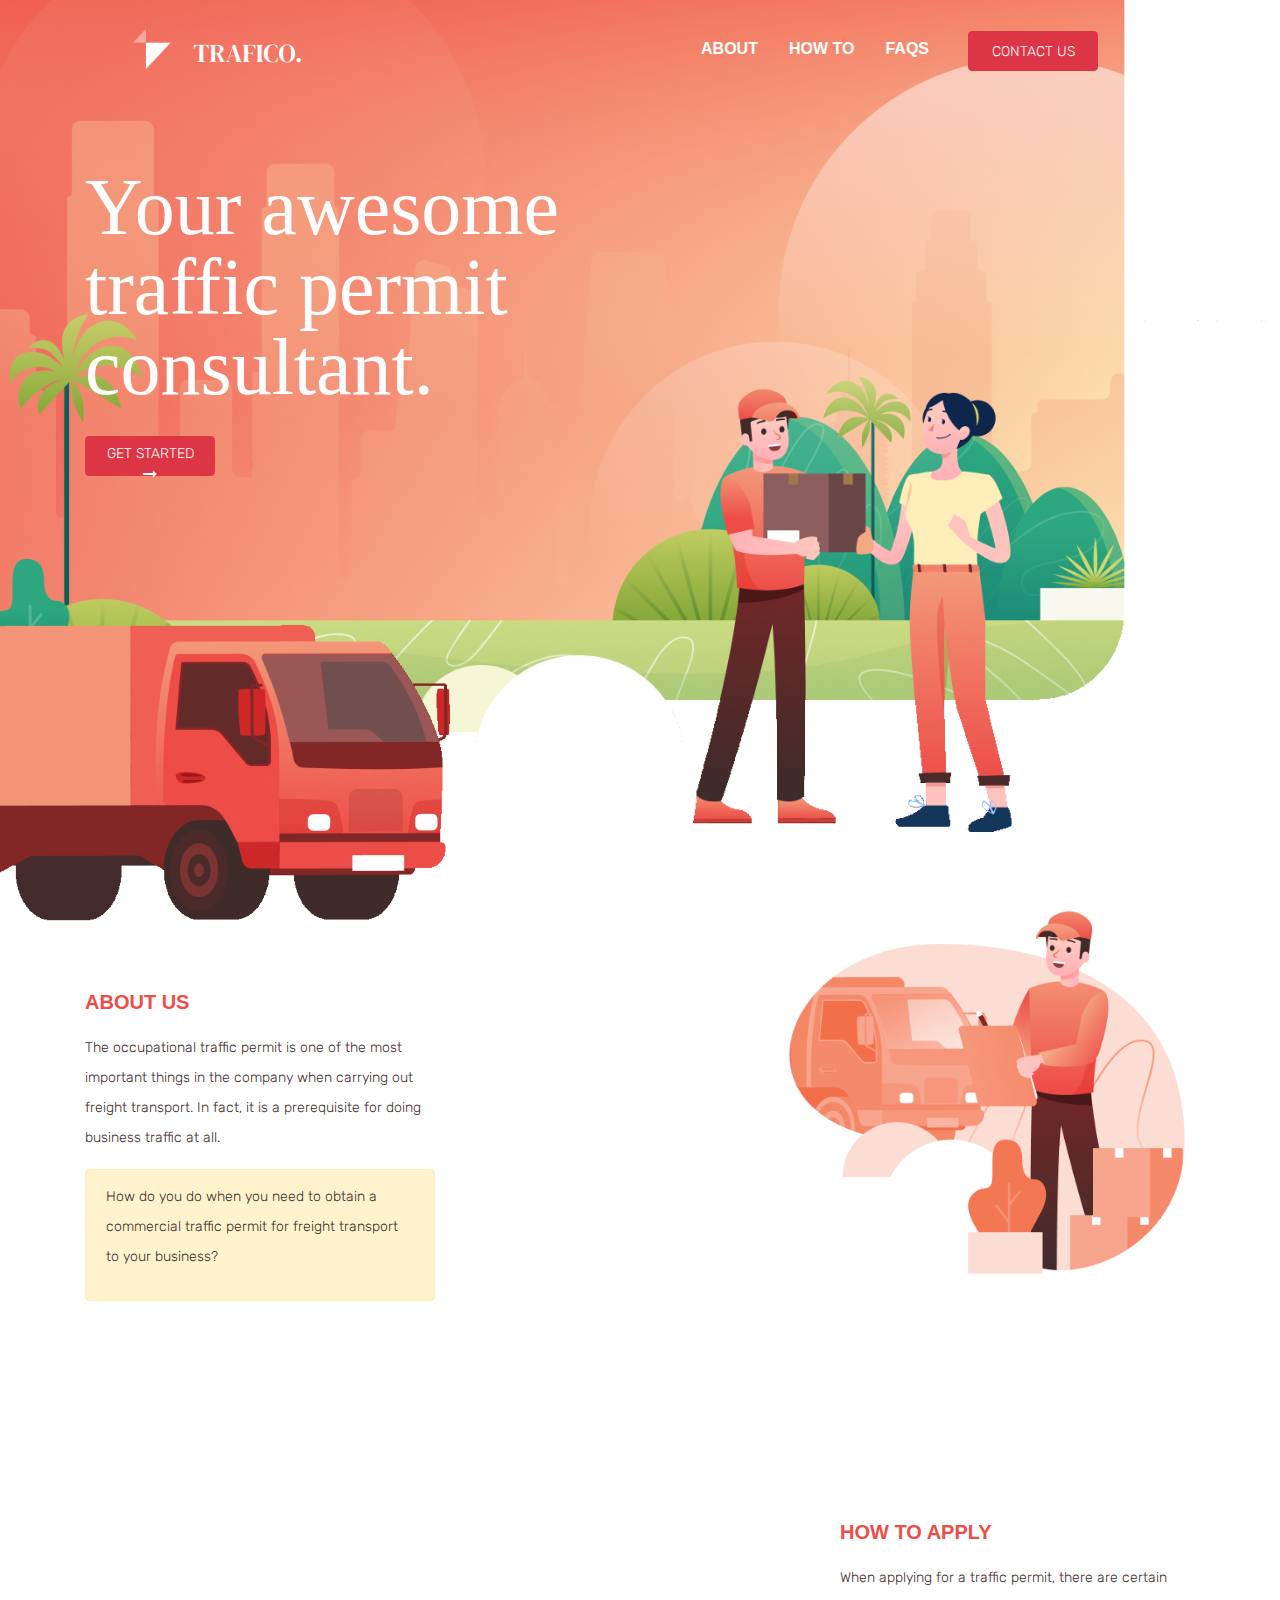
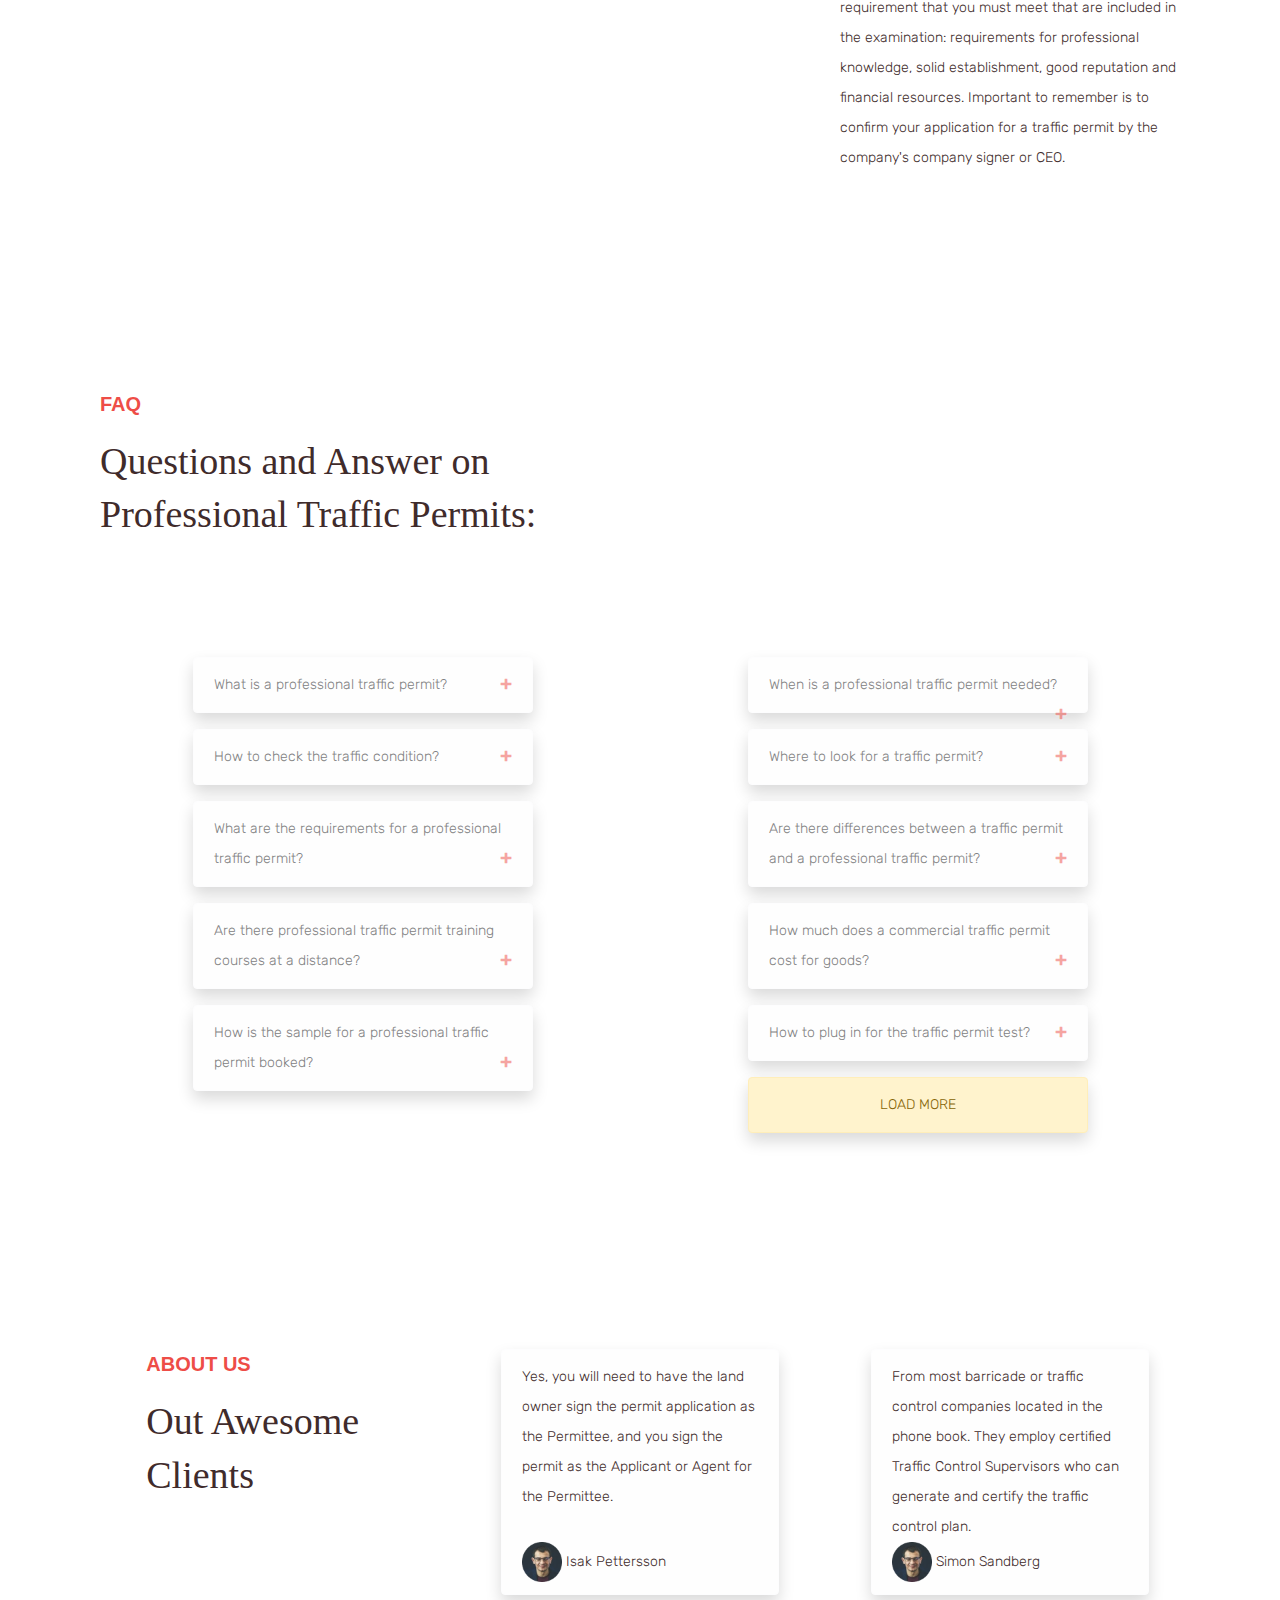
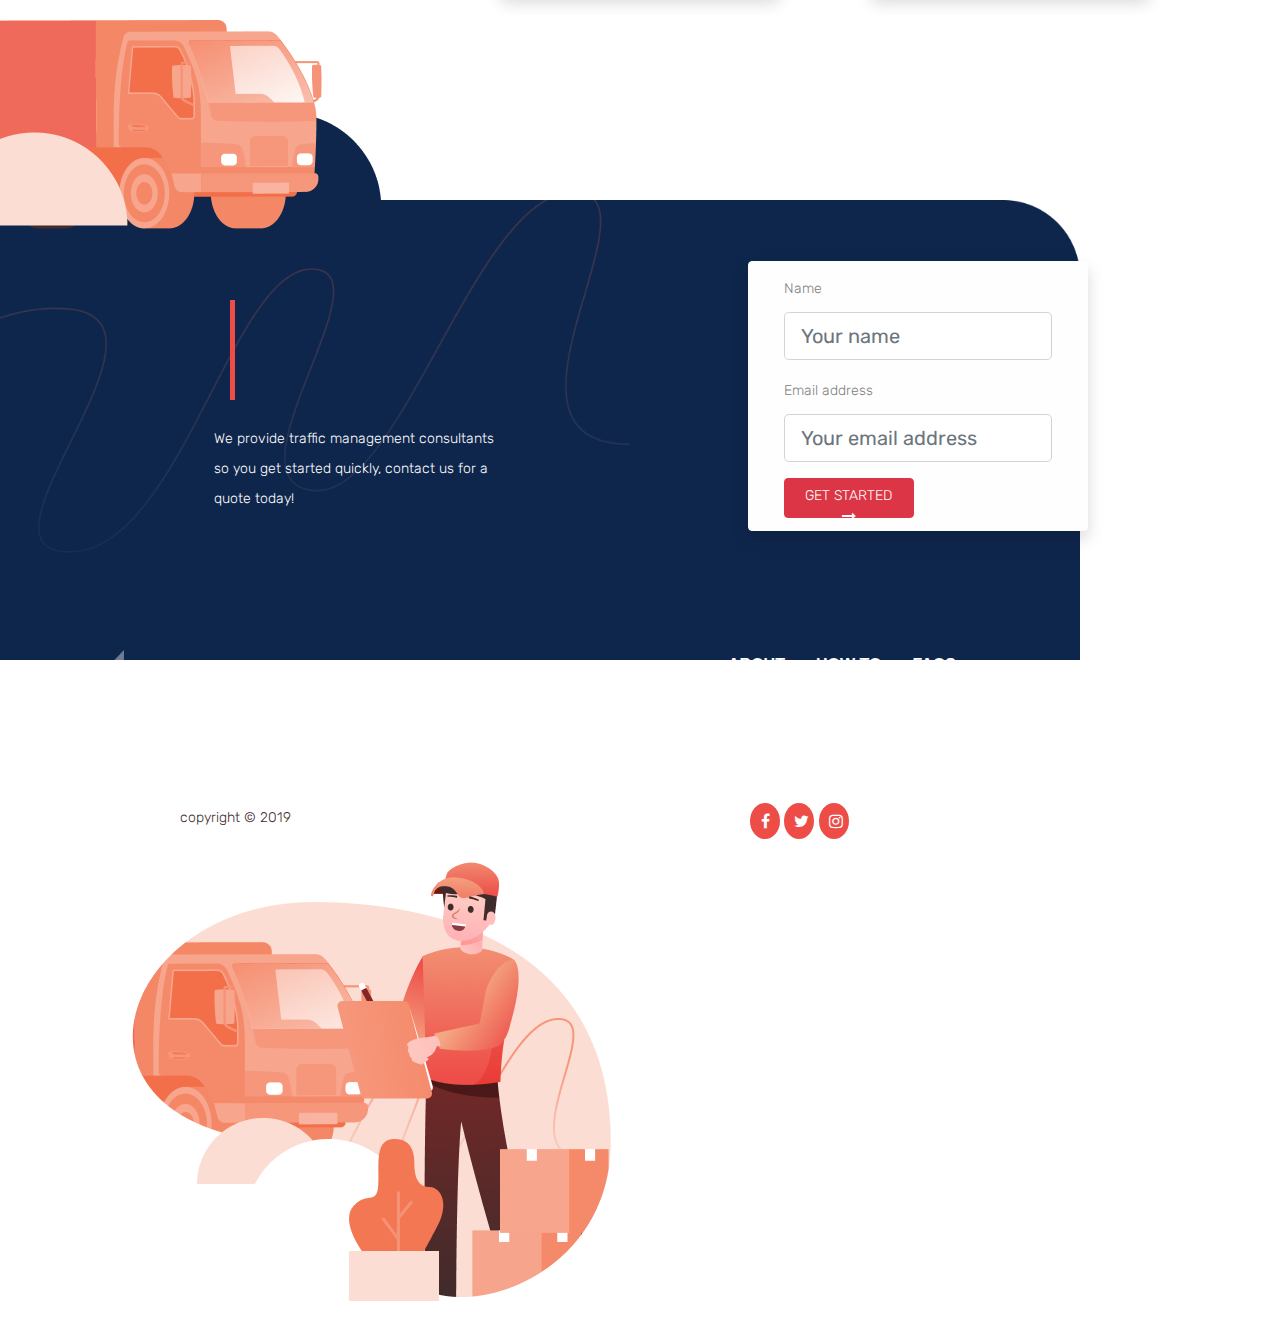
==== index.html @ 940a52a9 "Update index.html" ====
<!-- landing page dari : https://www.uistore.design/items/traffico-landing-page-for-figma -->
<!DOCTYPE html>
<html>
<head>
  <!-- Required meta tags -->
  <meta charset="utf-8">
  <meta name="viewport" content="width=device-width, initial-scale=1, shrink-to-fit=no">

  <!-- Bootstrap CSS -->
  <link rel="stylesheet" href="https://stackpath.bootstrapcdn.com/bootstrap/4.3.1/css/bootstrap.min.css"
    integrity="sha384-ggOyR0iXCbMQv3Xipma34MD+dH/1fQ784/j6cY/iJTQUOhcWr7x9JvoRxT2MZw1T" crossorigin="anonymous">

  <!-- My CSS -->
  <link rel="stylesheet" href="./assets/style/style.css">

  <!-- My Fonts -->
  <link href="https://fonts.googleapis.com/css?family=Rubik&display=swap" rel="stylesheet">

  <!-- My Icon -->
  <link rel="stylesheet" href="https://cdnjs.cloudflare.com/ajax/libs/font-awesome/4.7.0/css/font-awesome.min.css">
	
  <title>Trafico</title>
</head>
<body>
<!-- Images -->
	<div class="bg-1"></div>
	<div class="bg-2"></div>
	<div class="ilustrasi1"></div>
	<div class="ilustrasi2"></div>
	<div class="bg-6"></div>
	<div class="ilustrasi3"></div>
	<div class="bg-3"></div>
	<div class="bg-4"></div>
	<div class="bg-5"></div> 

<!-- Menu -->
	<div class="header">
		<nav class="navbar navbar-expand-lg navbar-light offset-md-1 menu">
	      <a class="navbar-brand" href="#"><div class="logo"></div></a>
	      <button class="navbar-toggler" type="button" data-toggle="collapse" data-target="#navbarNavDropdown"
	        aria-controls="navbarNavDropdown" aria-expanded="false" aria-label="Toggle navigation">
	        <span class="navbar-toggler-icon"></span>
	      </button>
	      <div class="collapse navbar-collapse justify-content-end" id="navbarNavDropdown" style="margin-top: 10px; margin-right: 100px;">
	        <ul class="navbar-nav">
	          <li class="nav-item">
	            <a class="nav-link" href="#"> <font style="color: white;"> ABOUT </font></a>
	          </li>
	          <li class="nav-item">
	            <a class="nav-link" href="#"> <font style="color: white;">HOW TO </font></a>
	          </li>
	          <li class="nav-item">
	            <a class="nav-link" href="#"> <font style="color: white;">FAQS </font></a>
	          </li>
	        </ul>
	        <a href="#" class="nav-link"><button class="btn btn-danger" style="margin-right: 50px; margin-top: 5px;">CONTACT US</button></a>
	      </div>
    	</nav>
	</div>
<!-- akhir menu -->

<!-- Judul -->
	<div class="container judul">
		<div class="row">
			<div class="col-md-6">
				Your awesome traffic permit consultant.
				<br>
				<button class="btn btn-danger">GET STARTED  <i class="fa fa-long-arrow-right"></i></button>
			</div>
		</div>
	</div>
<!-- akhir judul -->

<!-- content -->
	<div class="container jarak jarak-awal">
		<div class="row">
			<div class="col-md-4">
				<span><p>ABOUT US</p></span>
				<p class="font-isi">The occupational traffic permit is one of the most
          		important things in the company when carrying out
          		freight transport. In fact, it is a prerequisite for doing
          		business traffic at all.</p>
			
			<div class="alert alert-warning" role="alert">
				<p class="font-isi">
					How do you do when you need to obtain
            		a commercial traffic permit for freight
            		transport to your business?
				</p>
			</div>
		</div>
	</div>

	<div class="container jarak">
		<div class="row">
			<div class="col-md-4 offset-md-8">
				<span><p>HOW TO APPLY</p></span>
				<p class="font-isi">
					When applying for a traffic permit, there are certain
          			requirement that you must meet that are included in
         	 		the examination: requirements for professional
          			knowledge, solid establishment, good reputation and
          			financial resources. Important to remember is to confirm
          			your application for a traffic permit by the company's
          			company signer or CEO.
				</p>
			</div>
		</div>
	</div>

	<div class="container jarak">
		<div class="row">
			<div class="col-md-6">
				<span><p>FAQ</p></span>
				<p class="font-subjudul">Questions and Answer on Professional Traffic Permits:</p>
			</div>
		</div>
	</div>

	<div class="container jarak-faq">
		<div class="row justify-content-around">
			<div class="col-md-4 font-isi">
				<div class="alert alert-light text-left shadow">What is a professional traffic permit?
					<button type="button" class="close" data-dismiss="alert" aria-label="Close">
						<span>&plus;</span>
					</button>
				</div>
				<div class="alert alert-light text-left shadow">How to check the traffic condition? 
					<button type="button" class="close" data-dismiss="alert" aria-label="Close">
						<span>&plus;</span>
					</button>
				</div>
				<div class="alert alert-light text-left shadow">What are the requirements for a professional traffic permit? 
					<button type="button" class="close" data-dismiss="alert" aria-label="Close">
						<span>&plus;</span>
					</button>
				</div>
				<div class="alert alert-light text-left shadow">Are there professional traffic permit training courses at a distance? 
					<button type="button" class="close" data-dismiss="alert" aria-label="Close">
						<span>&plus;</span>
					</button>
				</div>
				<div class="alert alert-light text-left shadow">How is the sample for a professional traffic permit booked? 
					<button type="button" class="close" data-dismiss="alert" aria-label="Close">
						<span>&plus;</span>
					</button>
				</div>
			</div>
			<div class="col-md-4 font-isi">
				<div class="alert alert-light text-left shadow">When is a professional traffic permit needed? 
					<button type="button" class="close" data-dismiss="alert" aria-label="Close">
						<span>&plus;</span>
					</button>
				</div>
				<div class="alert alert-light text-left shadow">Where to look for a traffic permit? 
					<button type="button" class="close" data-dismiss="alert" aria-label="Close">
						<span>&plus;</span>
					</button>
				</div>
				<div class="alert alert-light text-left shadow">Are there differences between a traffic permit and a professional traffic permit? 
					<button type="button" class="close" data-dismiss="alert" aria-label="Close">
						<span>&plus;</span>
					</button>
				</div>
				<div class="alert alert-light text-left shadow">How much does a commercial traffic permit cost for goods? 
					<button type="button" class="close" data-dismiss="alert" aria-label="Close">
						<span>&plus;</span>
					</button>
				</div>
				<div class="alert alert-light text-left shadow">How to plug in for the traffic permit test? 
					<button type="button" class="close" data-dismiss="alert" aria-label="Close">
						<span>&plus;</span>
					</button>
				</div>
				<div class="alert alert-warning text-center shadow">LOAD MORE</div>
			</div>
		</div>
	</div>

	<div class="container jarak">
		<div class="row justify-content-around">
			<div class="col-md-3">
				<span><p>ABOUT US</p></span>
				<p class="font-subjudul">Out Awesome Clients</p>
			</div>
			<div class="alert alert-light shadow col-md-3 font-isi">
				Yes, you will need to have the land owner sign the permit application as the Permittee, and you sign the permit as the Applicant or Agent for the Permittee. <br><br> <img src="./assets/images/poto.png" style="width: 40px; height: 40px;"> Isak Pettersson
			</div>
			<div class="alert alert-light shadow col-md-3 font-isi">
				From most barricade or traffic control companies located in the phone book. They employ certified Traffic Control Supervisors who can generate and certify the traffic control plan. <br> <img src="./assets/images/poto.png" style="width: 40px; height: 40px;"> Simon Sandberg
			</div>
		</div>
	</div>

	<div class="container jarak">
		<div class="row justify-content-around font-isi">

			<div class="col-md-4">
				<div class="alert jarak-alert" style="color: white;">
					We provide traffic management consultants so you get started quickly, contact us for a quote today!
				</div>				
			</div>

			<div class="garis"></div>

			<div class="col-md-4 jarak-alert2">
				<div class="alert alert-light shadow">
					<form>
						<div class="form-group col-md-12">
		            		<label>Name</label> <br>
		            		<input type="text" name="nama" class="form-control form-control-lg" placeholder="Your name">
	          			</div>
	          			<div class="form-group col-md-12">
		            		<label for="exampleInputEmail">Email address</label>
		            		<input type="email" name="email" class="form-control form-control-lg" placeholder="Your email address">
	          			</div>
	          			<div class="col-md-4">
	          				<button type="submit" class="btn btn-danger">GET STARTED  <i class="fa fa-long-arrow-right"></i></button>
	          			</div>
					</form>
				</div>
			</div>
			
		</div>
	</div>
<!-- akhir content -->

<!-- footer -->
	<div class="footer jarak-foot">
		<nav class="navbar navbar-expand-lg navbar-light menu">
	      <a class="navbar-brand" href="#"><div class="logo"></div></a>
	      <button class="navbar-toggler" type="button" data-toggle="collapse" data-target="#navbarNavDropdown"
	        aria-controls="navbarNavDropdown" aria-expanded="false" aria-label="Toggle navigation">
	        <span class="navbar-toggler-icon"></span>
	      </button>
	      <div class="collapse navbar-collapse justify-content-end" id="navbarNavDropdown" style="margin-right: 200px;">
	        <ul class="navbar-nav">
	          <li class="nav-item">
	            <a class="nav-link" href="#"> <font style="color: white;">ABOUT </font></a>
	          </li>
	          <li class="nav-item">
	            <a class="nav-link" href="#"> <font style="color: white;">HOW TO </font></a>
	          </li>
	          <li class="nav-item">
	            <a class="nav-link" href="#"> <font style="color: white;">FAQS </font></a>
	          </li>
	        </ul>
	      </div>
    	</nav>

    	<div class="row justify-content-around jarak-foot2">
    		<div class="col-md-4 font-isi">
    			<p>copyright &copy 2019</p>
    		</div>
    		<div class="col-md-4">
    			<i class="fa fa-facebook"></i>
    			<i class="fa fa-twitter"></i>
    			<i class="fa fa-instagram"></i>
    		</div>
    	</div>
	</div>
<img src="./assets/images/Illustration1.png">
<!-- akhir footer -->

    <!-- Optional JavaScript -->
    <!-- jQuery first, then Popper.js, then Bootstrap JS -->
    <script src="https://code.jquery.com/jquery-3.3.1.slim.min.js"
    integrity="sha384-q8i/X+965DzO0rT7abK41JStQIAqVgRVzpbzo5smXKp4YfRvH+8abtTE1Pi6jizo" crossorigin="anonymous">
    </script>
    <script src="https://cdnjs.cloudflare.com/ajax/libs/popper.js/1.14.7/umd/popper.min.js"
    integrity="sha384-UO2eT0CpHqdSJQ6hJty5KVphtPhzWj9WO1clHTMGa3JDZwrnQq4sF86dIHNDz0W1" crossorigin="anonymous">
    </script>
    <script src="https://stackpath.bootstrapcdn.com/bootstrap/4.3.1/js/bootstrap.min.js"
    integrity="sha384-JjSmVgyd0p3pXB1rRibZUAYoIIy6OrQ6VrjIEaFf/nJGzIxFDsf4x0xIM+B07jRM" crossorigin="anonymous">
    </script>
    
</body>
</html>
---- assets/style/style.css ----
html {
	position: relative;
}

/* versi mobile */
/* menu */
.menu li {
  margin-right: 15px;
  font-size: 16px;
  font-weight: bold;
}

/* logo */
.logo {
	background-image: url(../images/logo.png);
	margin-top: 10px;
	margin-left: 50px;
	width: 170px;
	height: 40px;
	background-size: 100%;
}

/* judul awal */
.judul {
	font-family: 'DM Serif Display';
	font-size: 60px;
	color: white;
	line-height: 60px;
	margin-top: 50px;
}

/* judul content */
span {
	font-size: 18px;
	font-weight: bold;
	color: #EE4D47;
}

/* subjudul content */
.font-subjudul {
	font-family: DM Serif Display;
	font-size: 28px;
	font-style: normal;
	line-height: 140%;
	color: #402B2B;
}

/* jarak */
.jarak {
	margin-top: 100px;
}

.jarak-awal {
	margin-top: 100px;
}

.jarak-foot2 {
	margin-top: 50px;
}

/* button */
.btn {
	height: 30px;
	width: 120px;

	font-family: Rubik;
	font-size: 12px;
	font-style: normal;
	font-weight: 300;
}

/* background */
.bg-1 {
	background-image: url(../images/scene.png);
	background-repeat: no-repeat;
	position: absolute;
	height: 450px;
	width: 750px;
	background-size: 100%;
}

.bg-3 {
	background-image: url(../images/BG.png);
	background-repeat: no-repeat;
	position: absolute;
	height: 600px;
	width: 800px;
	margin-top: 2150px;
	background-size: 100%;
}

.bg-6 {
	background-image: url(../images/Illustration3-1.png);
	position: absolute;
	width: 550px;
	height: 700px;
	margin-left: 200px;
	margin-top: 950px;
	background-size: 100%;
}

/* sosmed icon */
.fa-facebook {
	padding: 10px;
	font-size: 30px;
	width: 30px;
	text-align: center;
	text-decoration: none;
	border-radius: 50%;
	background-color: #EE4D47;
	color: white;
}

.fa-twitter {
	padding: 10px;
	font-size: 30px;
	width: 30px;
	text-align: center;
	text-decoration: none;
	border-radius: 50%;
	background-color: #EE4D47;
	color: white;
}

.fa-instagram {
	padding: 10px;
	font-size: 30px;
	width: 30px;
	text-align: center;
	text-decoration: none;
	border-radius: 50%;
	background-color: #EE4D47;
	color: white;
}

/* Versi Desktop */
@media only screen and (min-width: 1200px){
	/* menu */
	.menu li:last child {
		margin-right: 200px;
	}

	/* logo */
	.logo {
		background-image: url(../images/logo.png);
		margin-top: 10px;
		margin-left: 10px;
		width: 170px;
		height: 40px;
		background-size: 100%;
	}

	/* judul awal */
	.judul {
		font-family: 'DM Serif Display';
		font-size: 80px;
		color: white;
		line-height: 80px;
		margin-top: 80px;
	}

	/* judul content */
	span {
		font-size: 20px;
		font-weight: bold;
		color: #EE4D47;
	}

	/* subjudul content */
	.font-subjudul {
		font-family: DM Serif Display;
		font-size: 38px;
		font-style: normal;
		line-height: 140%;
		color: #402B2B;
	}

	/* isi content */
	.font-isi {
		font-family: Rubik;
		font-style: normal;
		font-weight: 300;
		font-size: 14px;
		line-height: 30px;
		color: #402B2B;
	}

	/* button */
	.btn {
		height: 40px;
		width: 130px;

		font-family: Rubik;
		font-size: 14px;
		font-style: normal;
		font-weight: 300;
	}

	/* dekorasi */
	.garis {
		position: absolute;
		width: 5px;
		height: 100px;
		left: 230px;
		top: 3500px;

		background: #EE4D47;
	}

	/* jarak */
	.jarak {
		margin-top: 200px;
	}

	.jarak-awal {
		margin-top: 500px;
	}

	.jarak-faq {
		margin-top: 100px;
	}

	.jarak-alert {
		margin-top: 200px;
	}

	.jarak-alert2 {
		margin-top: 50px;
	}

	.jarak-foot {
		margin-top: 80px;
	}

	.jarak-foot2 {
		margin-top: 100px;
	}

	/* ilustrasi */
	.ilustrasi1{
		background-image: url(../images/Illustration1.png);
		position: absolute;
		width: 476px;
		height: 380px;
		top: 900px;
		left: 750px;
		background-size: 100%;
	}

	.ilustrasi2{
		background-image: url(../images/Illustration2.png);
		position: absolute;
		width: 521px; 
		height: 479px; 
		margin-top: 1400px;
		margin-left: 100px;
		background-size: 90%;
	}

	.ilustrasi3{
		background-image: url(../images/Illustration3.png);
		position: absolute; 
		width: 508px; 
		height: 320px;
		margin-left: 700px; 
		margin-top: 1900px; 
		background-size: 100%;
	}

	/* background */
	.bg-1 {
		background-image: url(../images/scene.png);
		background-repeat: no-repeat;
		position: absolute;
		height: 900px;
		width: 1400px;
		background-size: 100%;
	}

	.bg-2 {
		background-image: url(../images/mobel.png);
		background-repeat: no-repeat;
		position: absolute;
		height: 325px;
		width: 500px;
		margin-top: 625px;
		background-size: 90%;
	}

	.bg-3 {
		background-image: url(../images/BG.png);
		background-repeat: no-repeat;
		position: absolute;
		height: 460px;
		width: 1200px;
		margin-top: 3400px;
		background-size: 90%;
	}

	.bg-4 {
		background-image: url(../images/mobell.png);
		background-repeat: no-repeat;
		position: absolute;
		height: 209px;
		width: 382px;
		margin-top: 3220px;
		background-size: 100%;
	}

	.bg-5 {
		background-image: url(../images/dekor.png);
		background-repeat: no-repeat;
		position: absolute;
		height: 460px;
		width: 1200px;
		margin-top: 3400px;
		background-size: 90%;
	}

	.bg-6 {
		background-image: url(../images/Illustration3-1.png);
		position: absolute;
		width: 950px;
		height: 900px;
		margin-left: 400px;
		margin-top: 1800px;
		background-size: 100%;
	}

	/* sosmed icon */
	.fa-facebook {
		padding: 10px;
		font-size: 30px;
		width: 30px;
		text-align: center;
		text-decoration: none;
		border-radius: 50%;
		background-color: #EE4D47;
		color: white;
	}

	.fa-twitter {
		padding: 10px;
		font-size: 30px;
		width: 30px;
		text-align: center;
		text-decoration: none;
		border-radius: 50%;
		background-color: #EE4D47;
		color: white;
	}

	.fa-instagram {
		padding: 10px;
		font-size: 30px;
		width: 30px;
		text-align: center;
		text-decoration: none;
		border-radius: 50%;
		background-color: #EE4D47;
		color: white;
	}
}
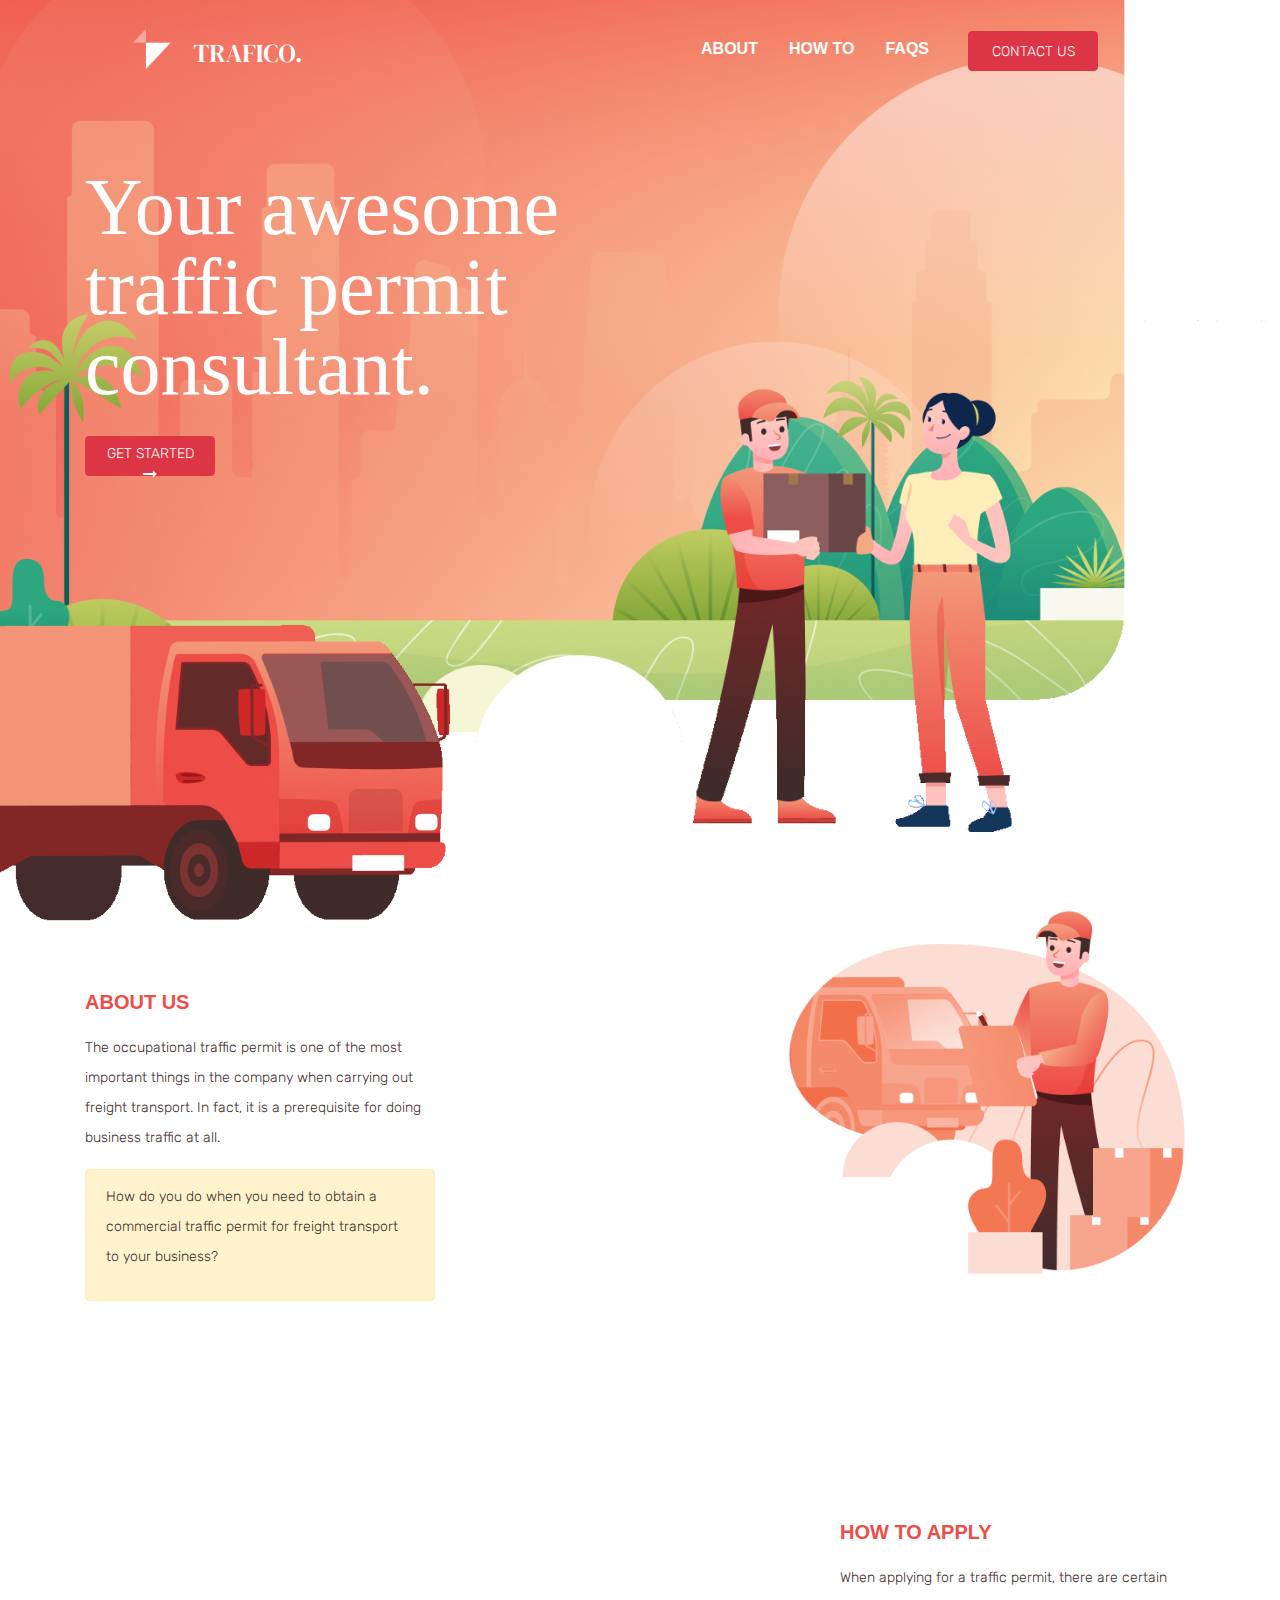
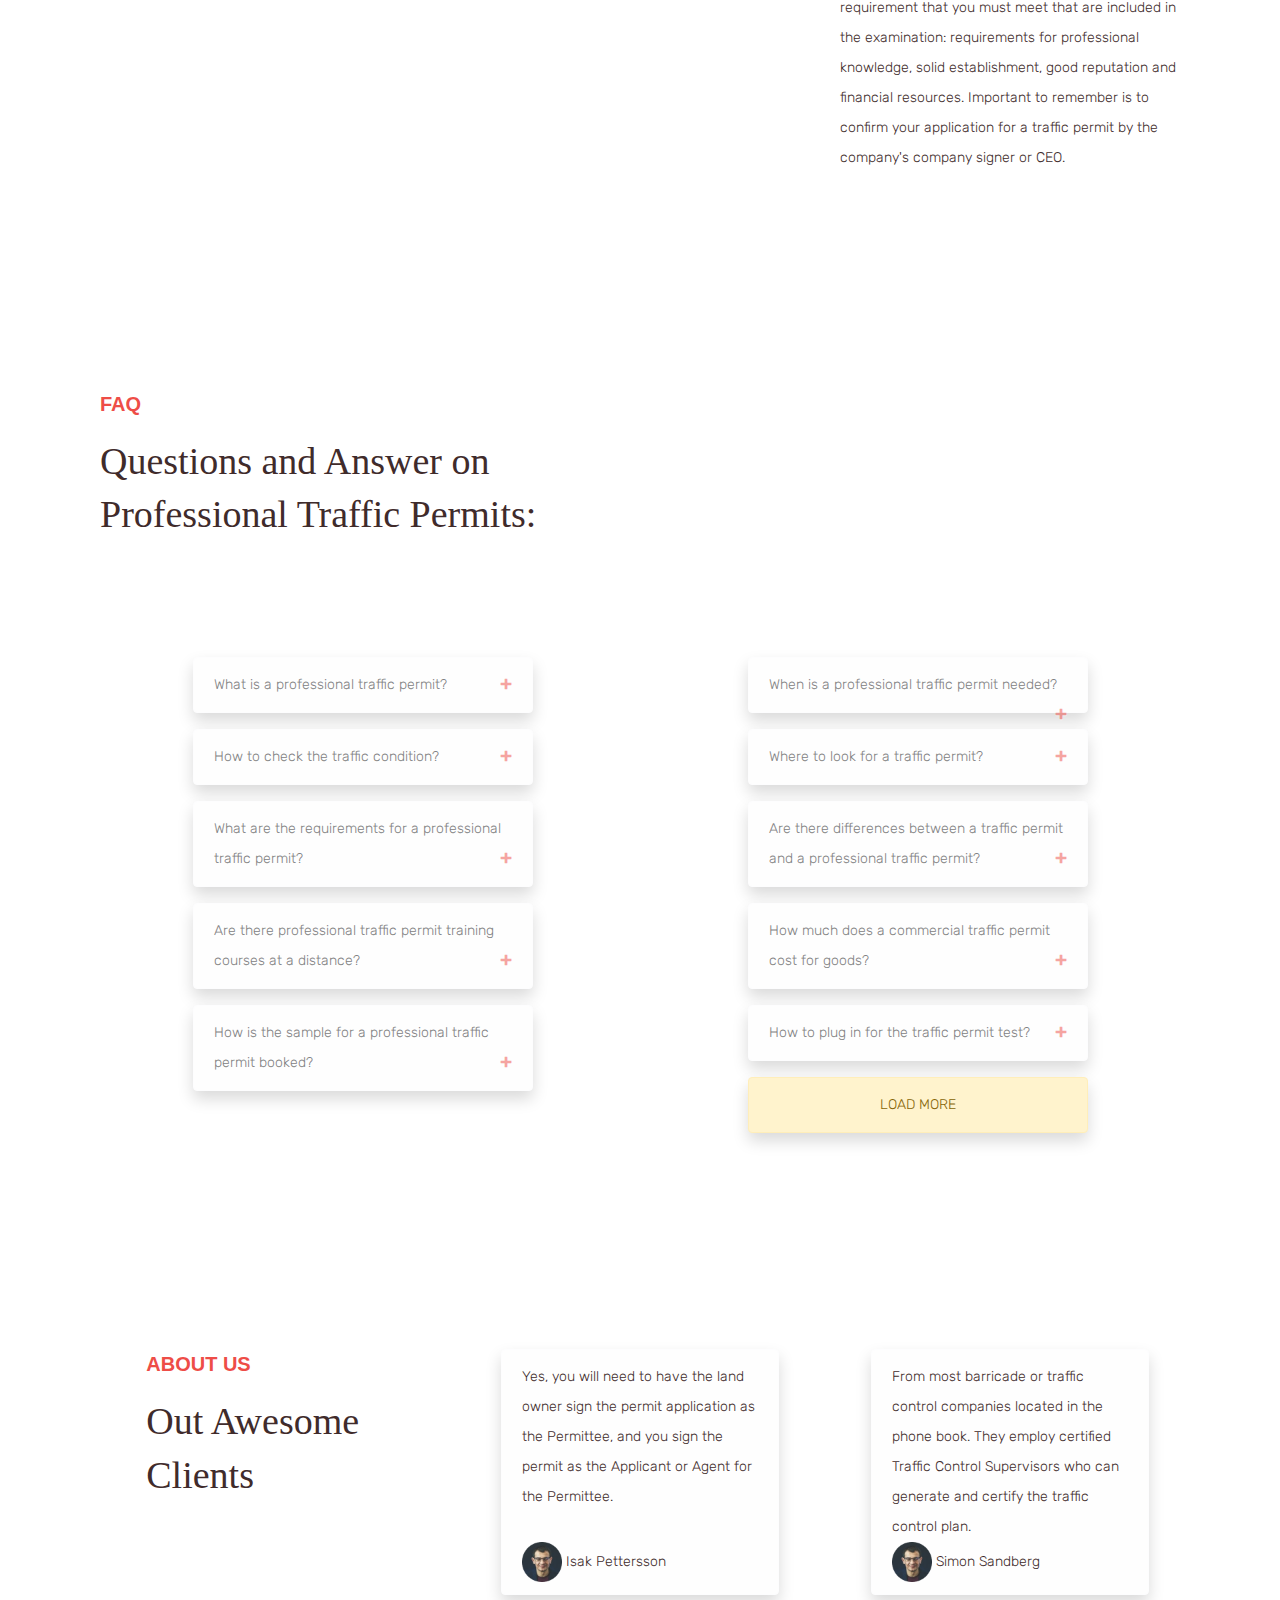
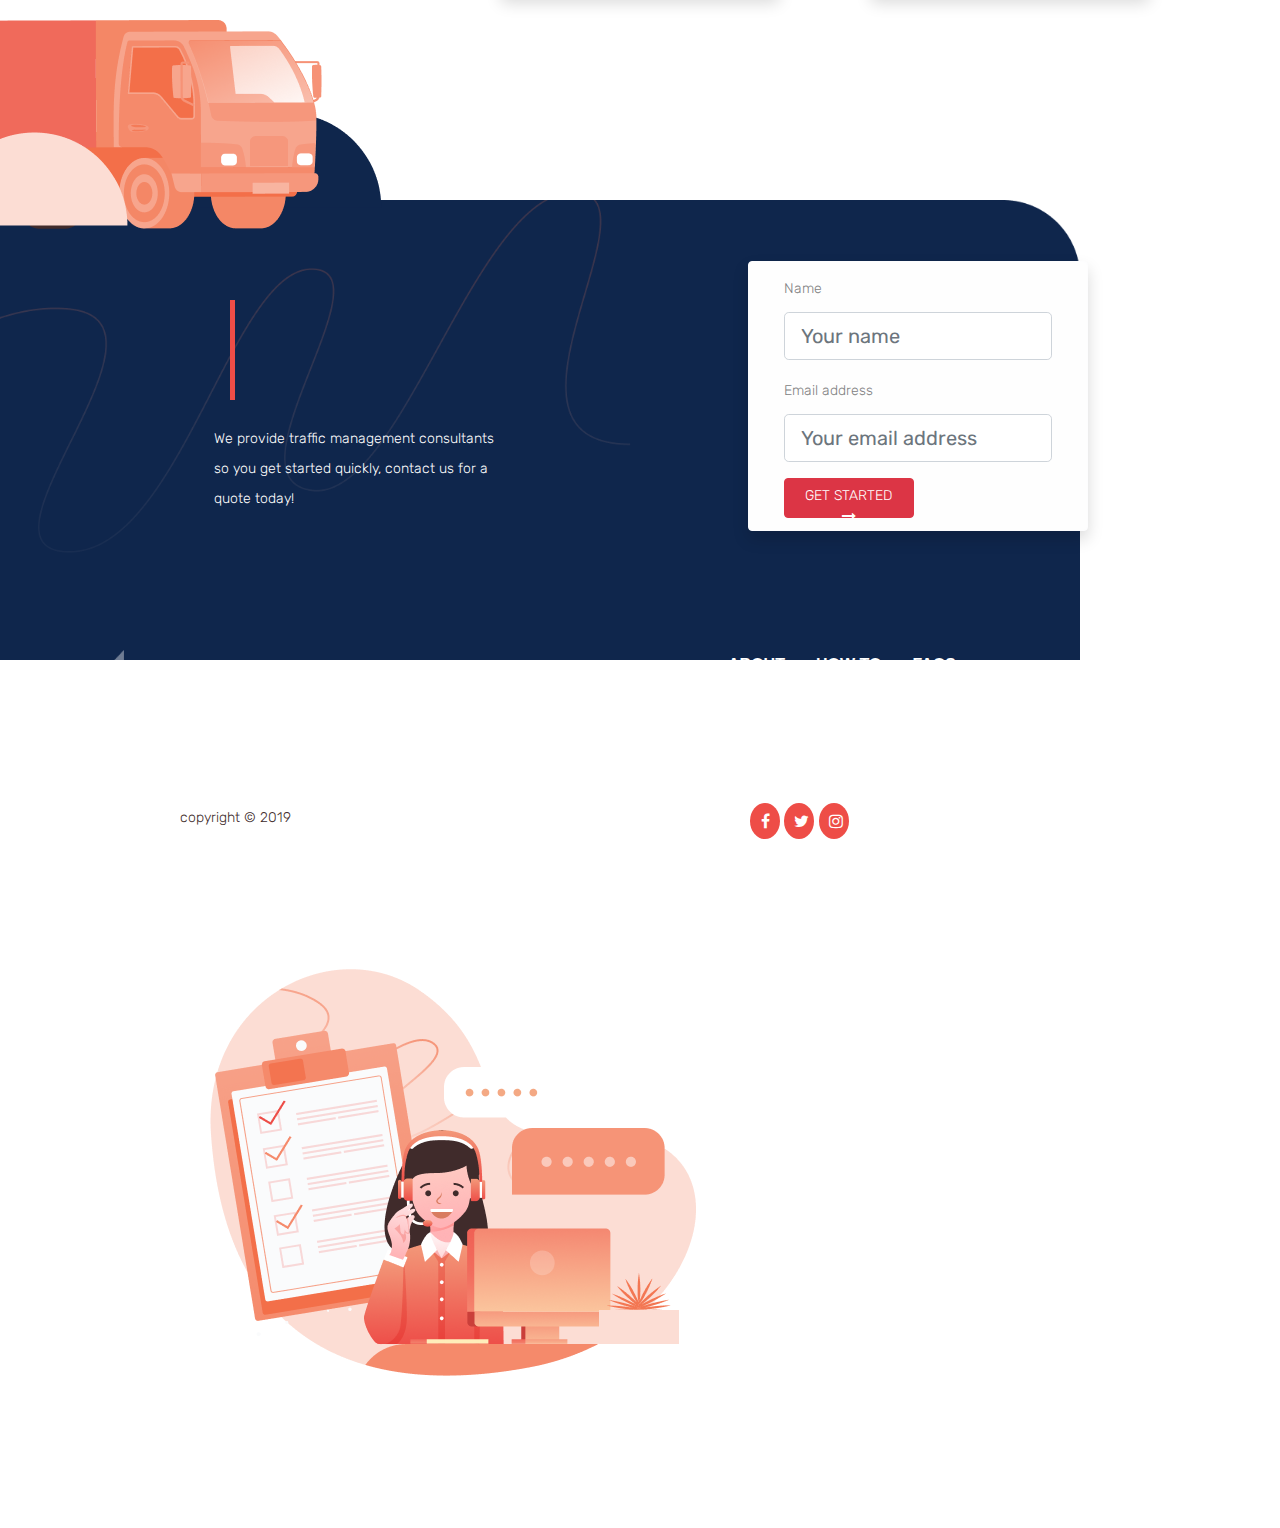
==== commit 870a0ee8: "Update index.html" ====
--- a/index.html
+++ b/index.html
@@ -259,7 +259,7 @@
     		</div>
     	</div>
 	</div>
-<img src="./assets/images/Illustration1.png">
+<img src="./assets/images/illustration2.png">
 <!-- akhir footer -->
 
     <!-- Optional JavaScript -->
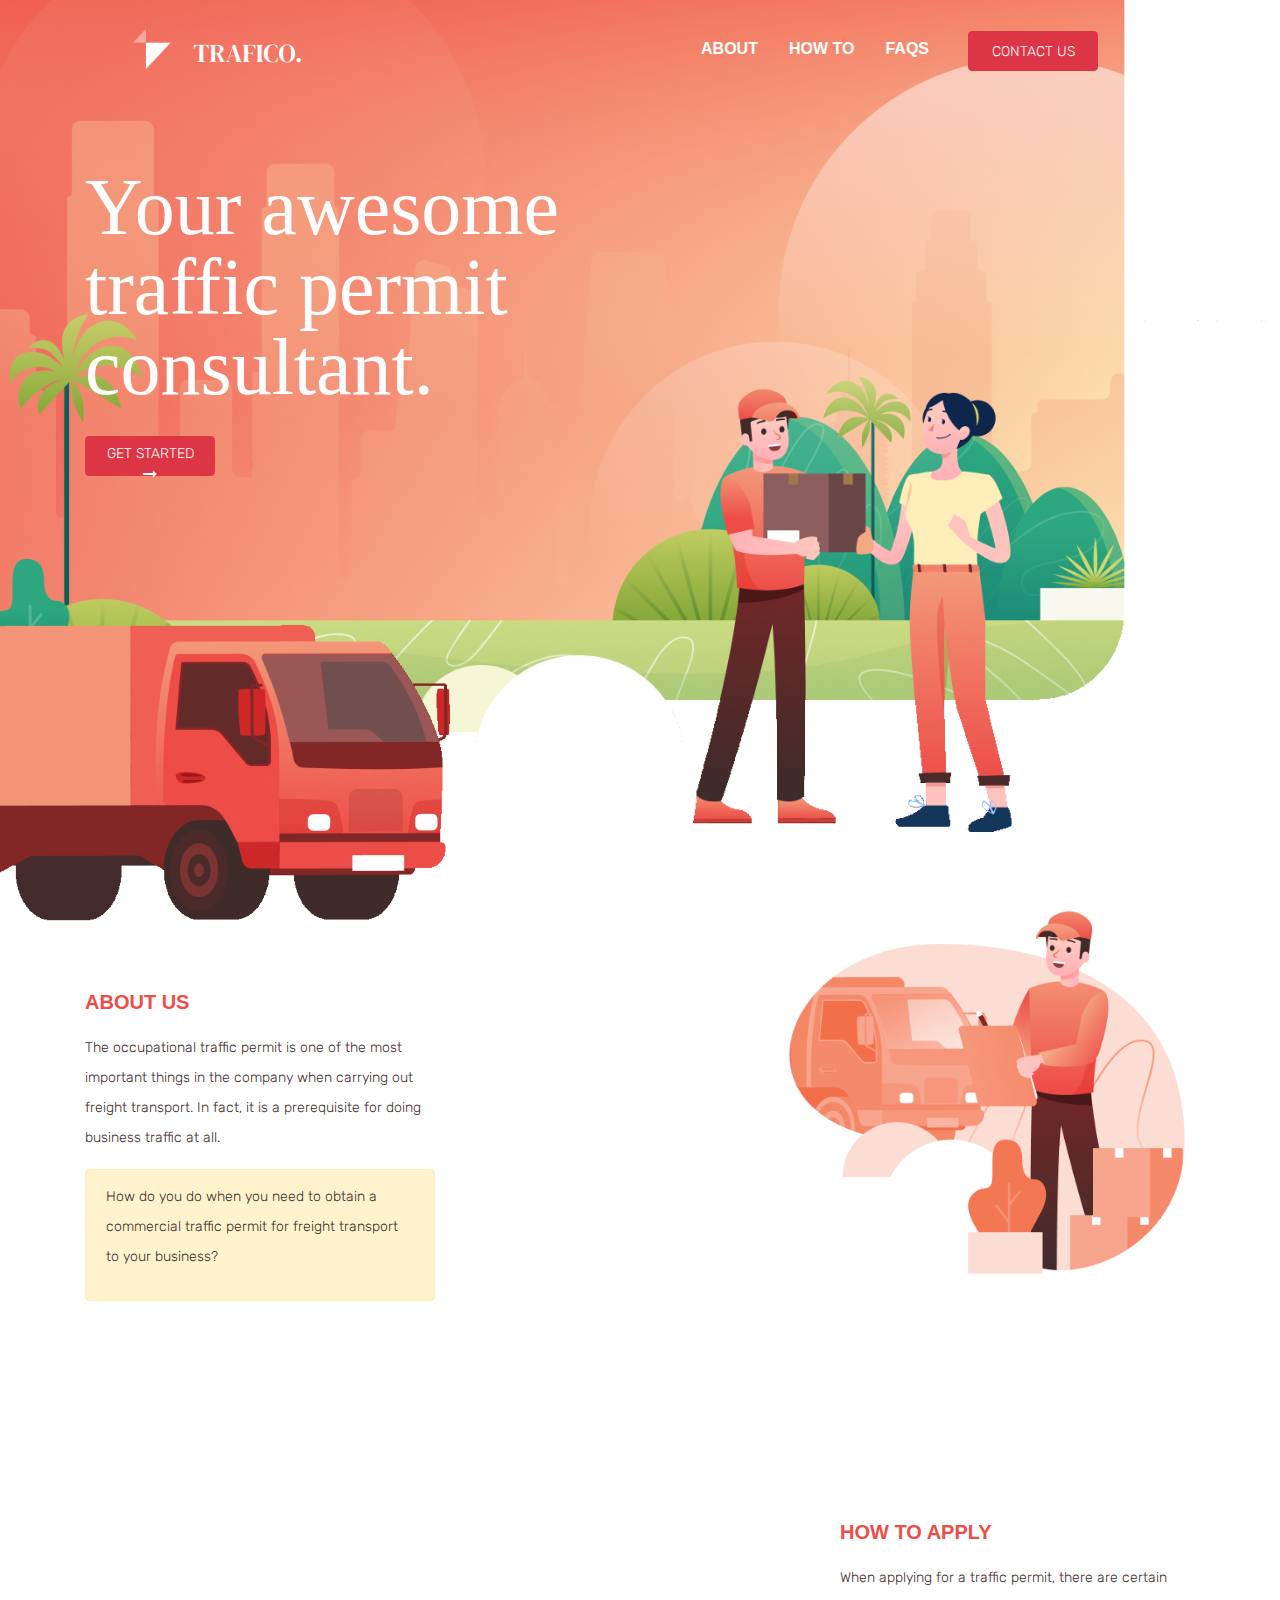
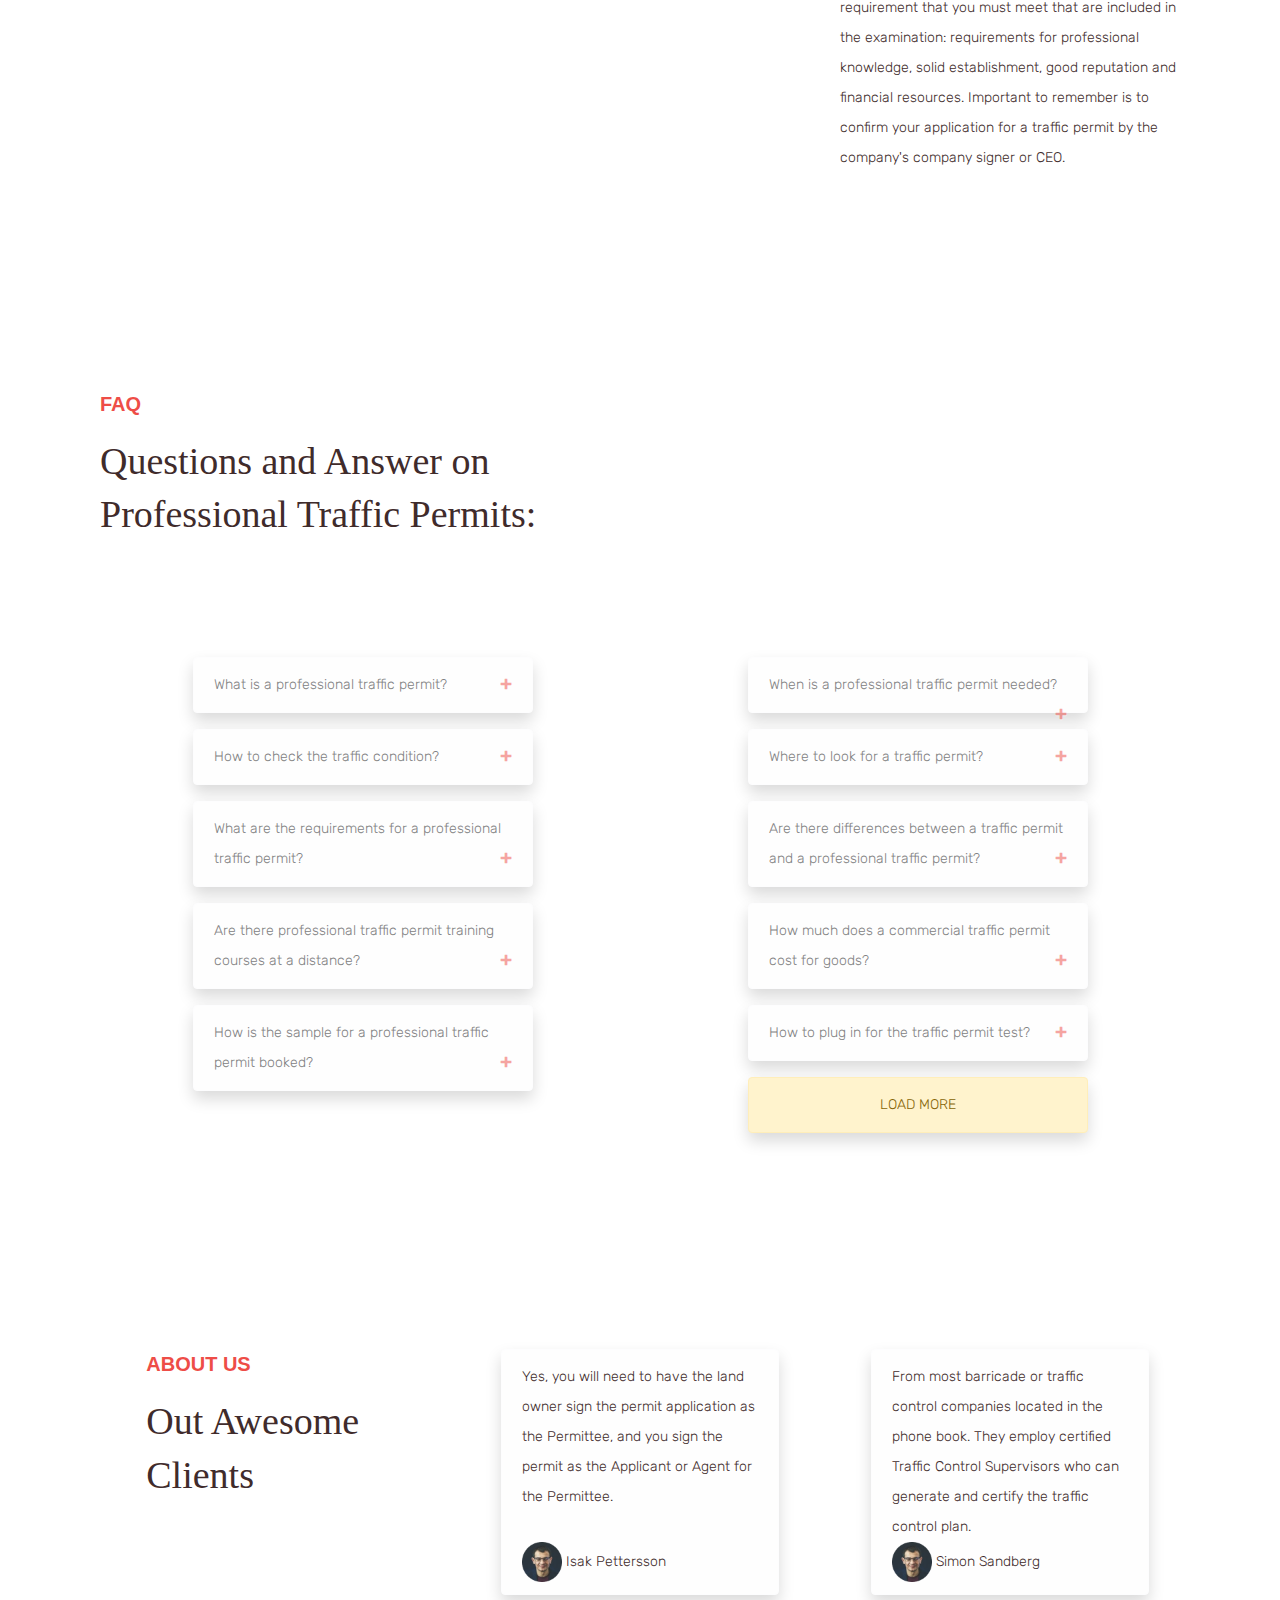
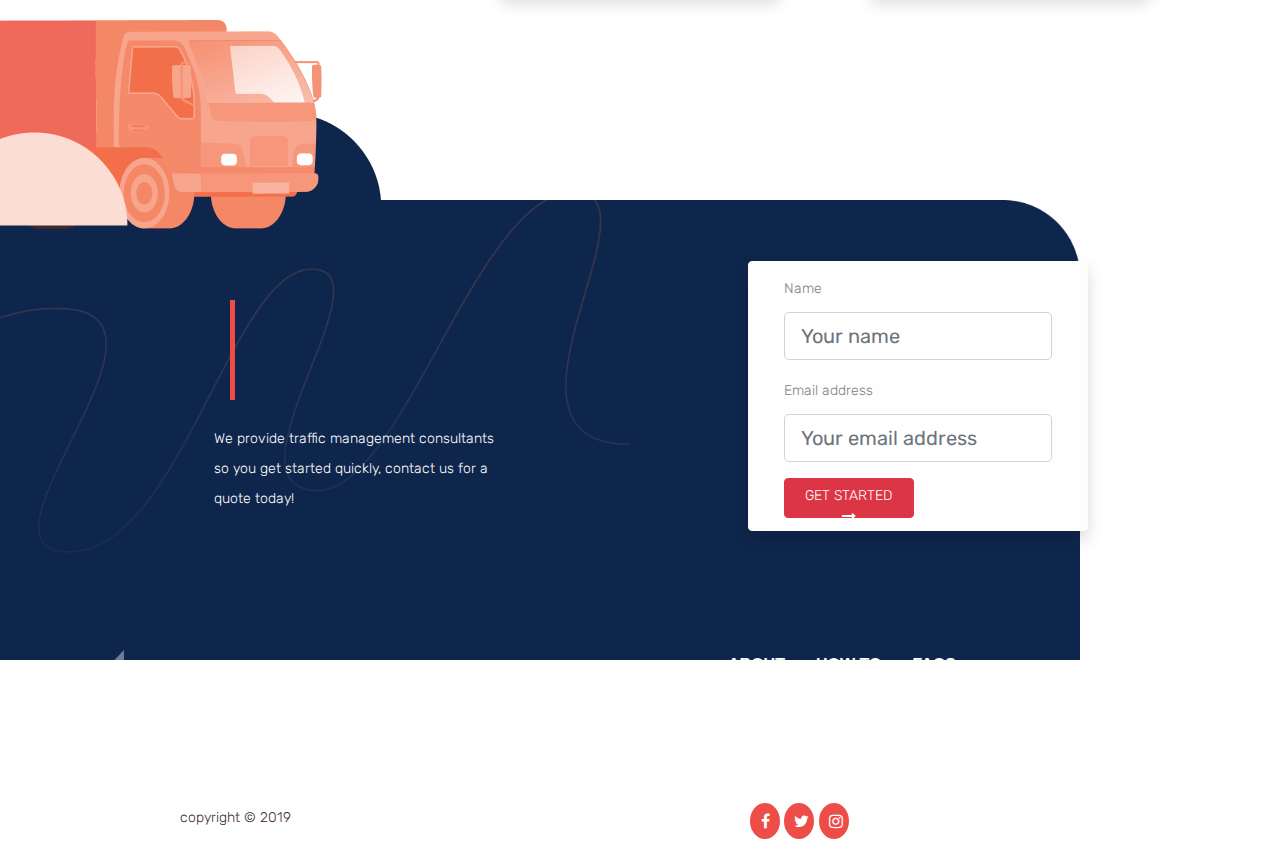
==== commit b213342b: "Update index.html" ====
--- a/index.html
+++ b/index.html
@@ -259,7 +259,7 @@
     		</div>
     	</div>
 	</div>
-<img src="./assets/images/illustration2.png">
+
 <!-- akhir footer -->
 
     <!-- Optional JavaScript -->
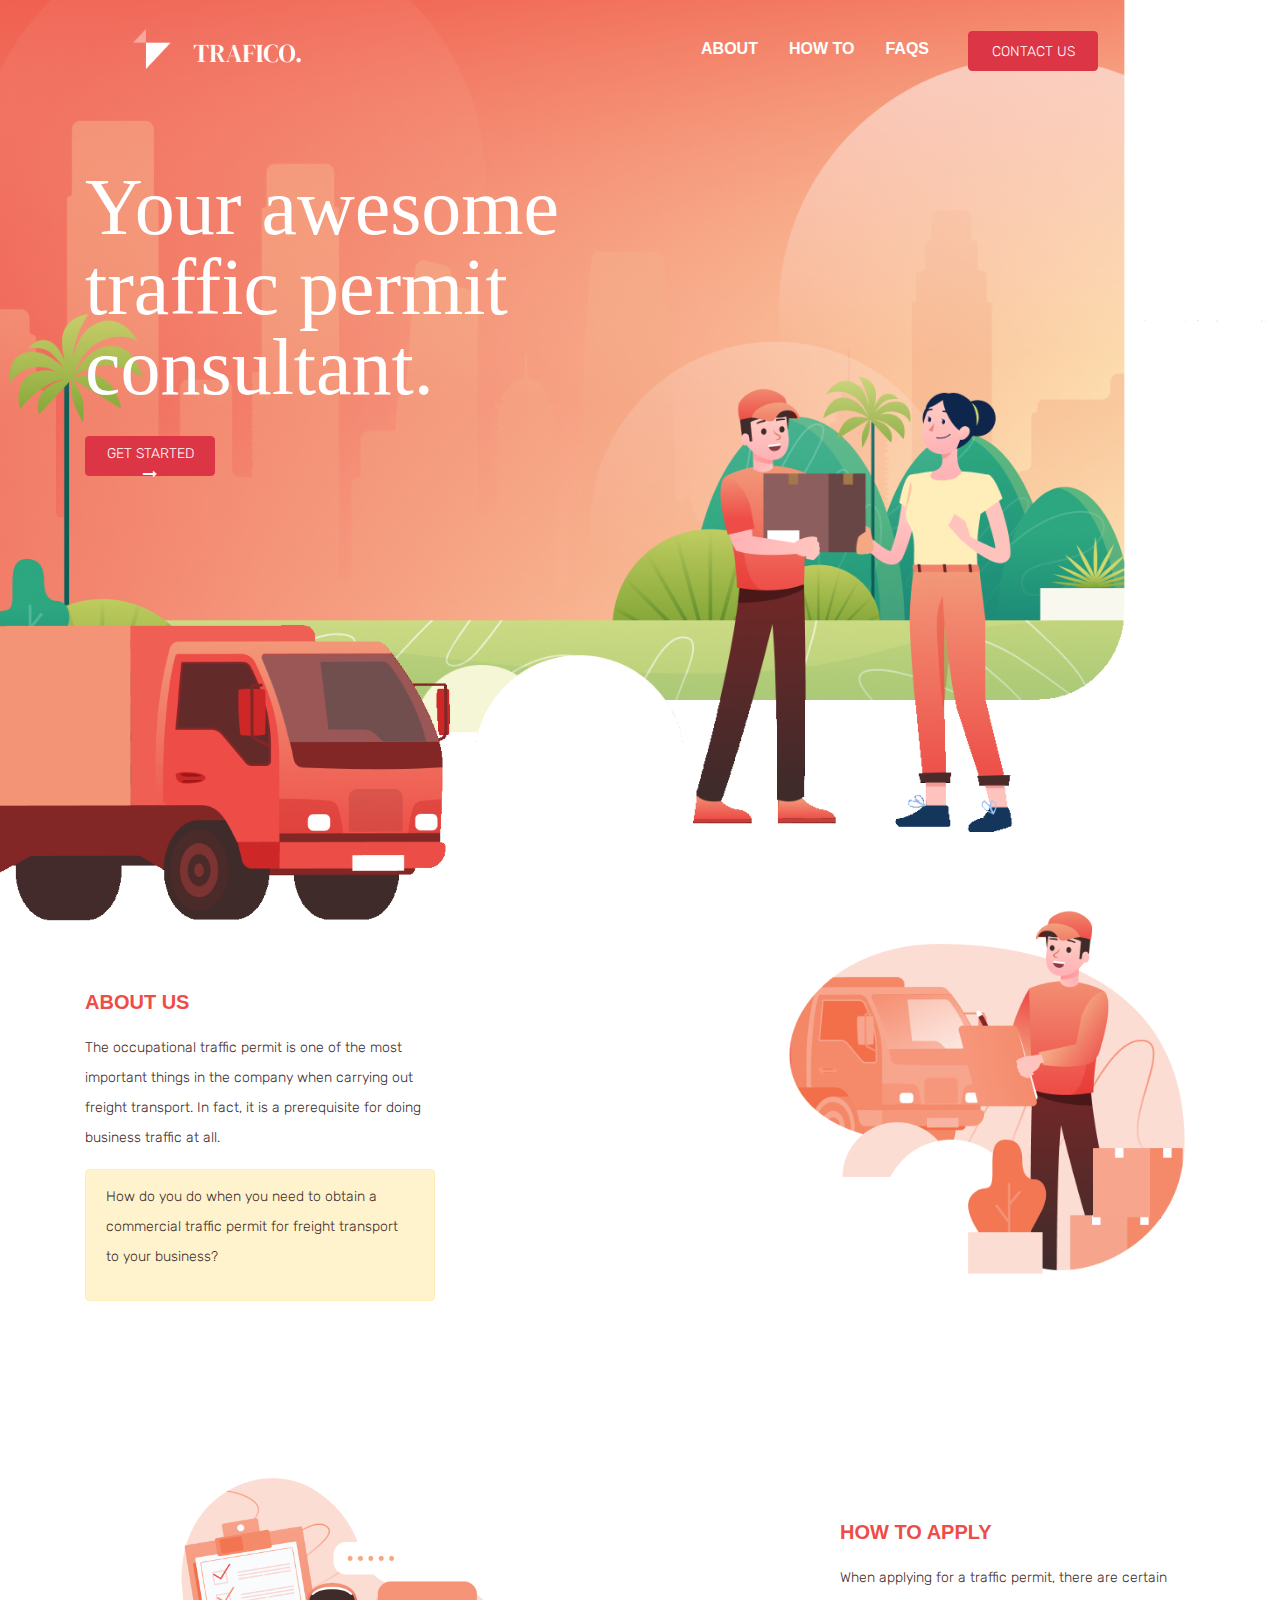
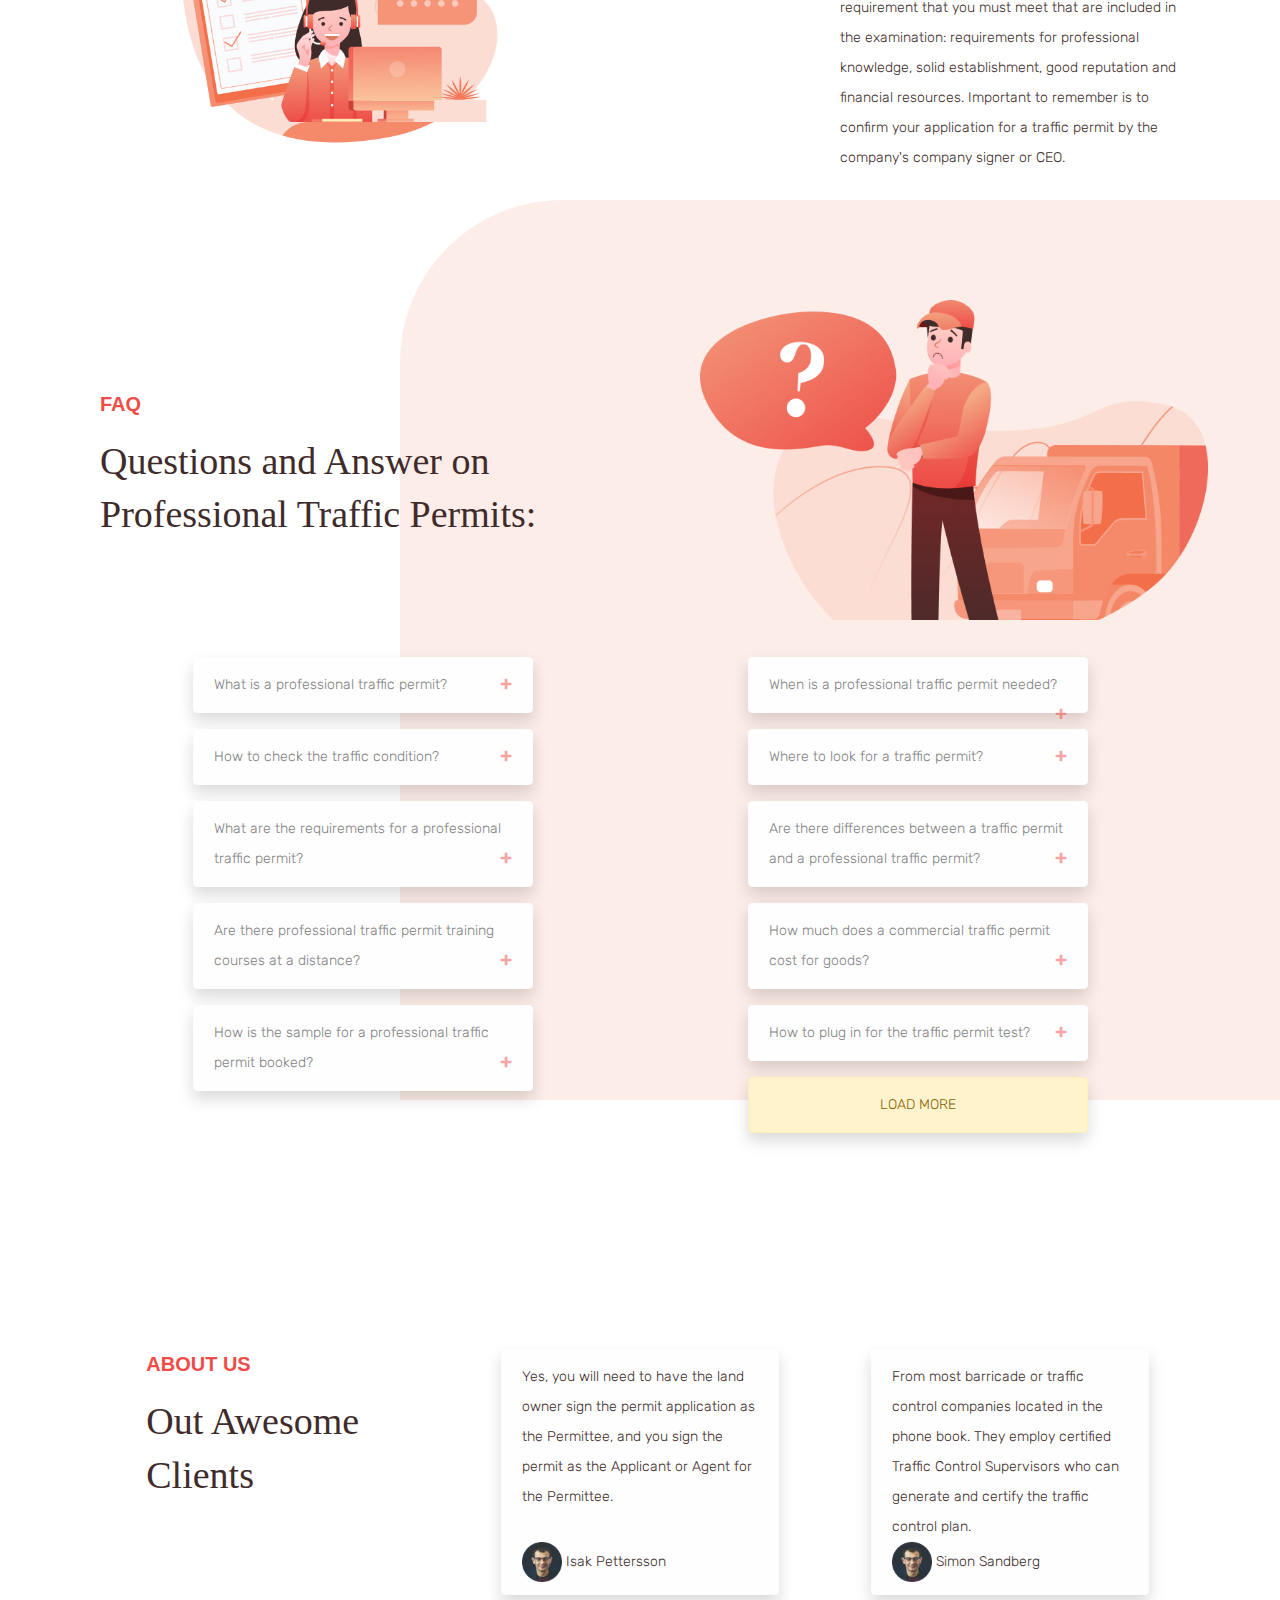
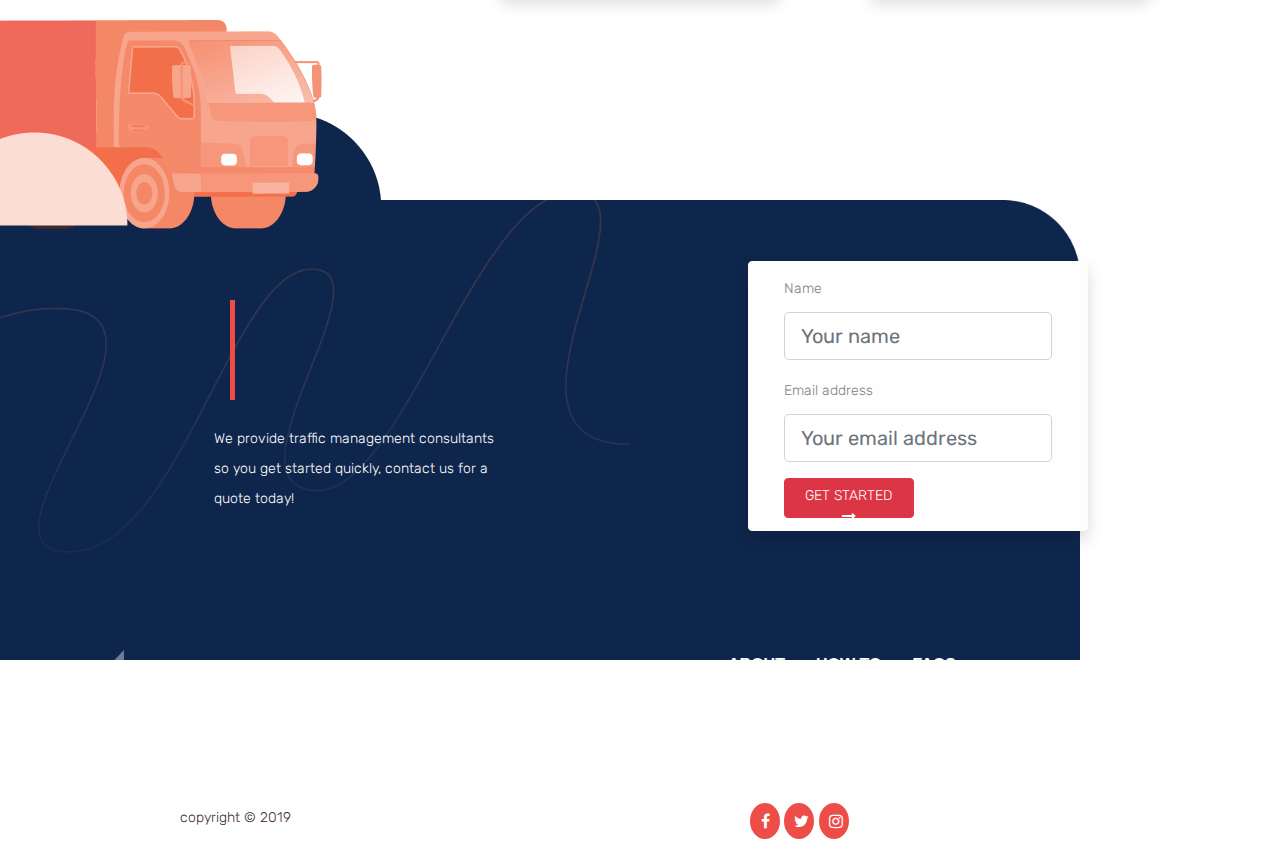
==== commit 5d2dba16: "Update index.html" ====
--- a/index.html
+++ b/index.html
@@ -1,4 +1,5 @@
 <!-- landing page dari : https://www.uistore.design/items/traffico-landing-page-for-figma -->
+<!-- versi desktop dan tablet -->
 <!DOCTYPE html>
 <html>
 <head>
--- a/assets/style/style.css
+++ b/assets/style/style.css
@@ -90,7 +90,7 @@
 }
 
 .bg-6 {
-	background-image: url(../images/Illustration3-1.png);
+	background-image: url(../images/illustration3-1.png);
 	position: absolute;
 	width: 550px;
 	height: 700px;
@@ -248,7 +248,7 @@
 	}
 
 	.ilustrasi2{
-		background-image: url(../images/Illustration2.png);
+		background-image: url(../images/illustration2.png);
 		position: absolute;
 		width: 521px; 
 		height: 479px; 
@@ -258,7 +258,7 @@
 	}
 
 	.ilustrasi3{
-		background-image: url(../images/Illustration3.png);
+		background-image: url(../images/illustration3.png);
 		position: absolute; 
 		width: 508px; 
 		height: 320px;
@@ -318,7 +318,7 @@
 	}
 
 	.bg-6 {
-		background-image: url(../images/Illustration3-1.png);
+		background-image: url(../images/illustration3-1.png);
 		position: absolute;
 		width: 950px;
 		height: 900px;
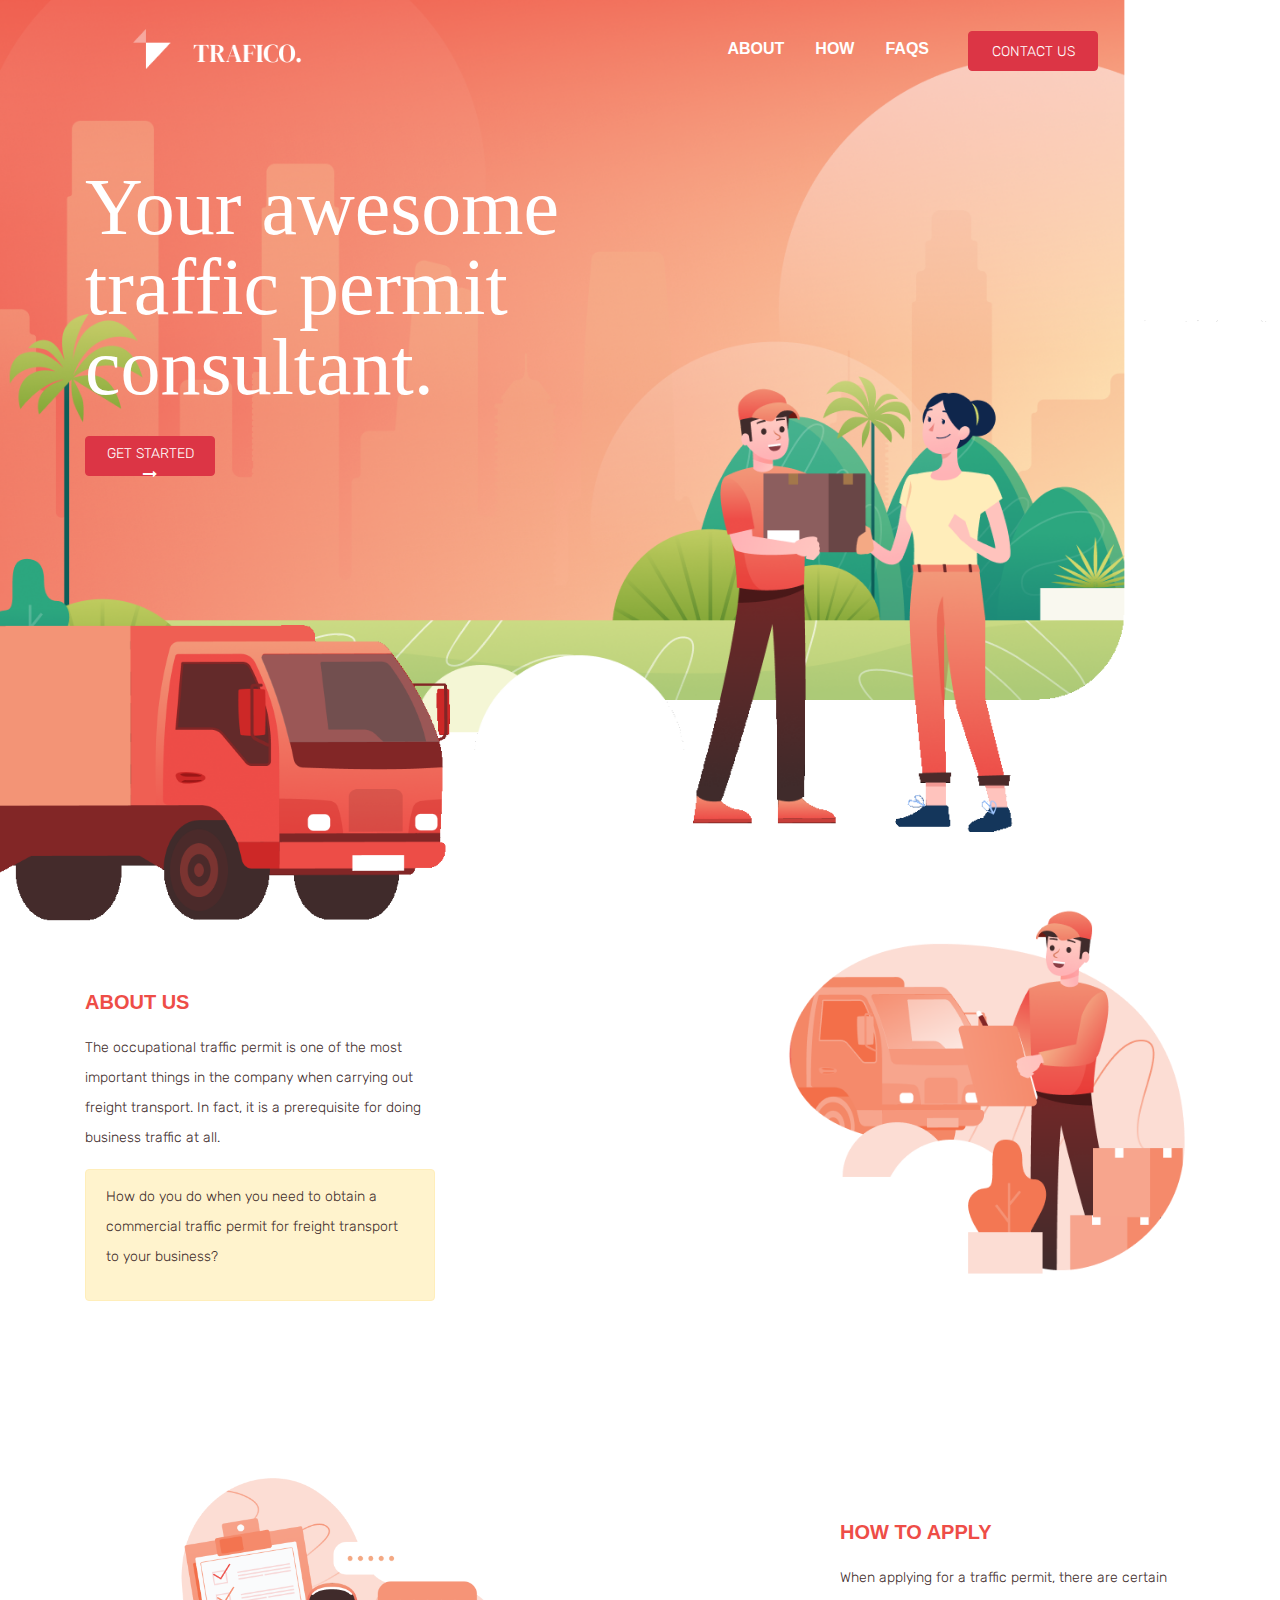
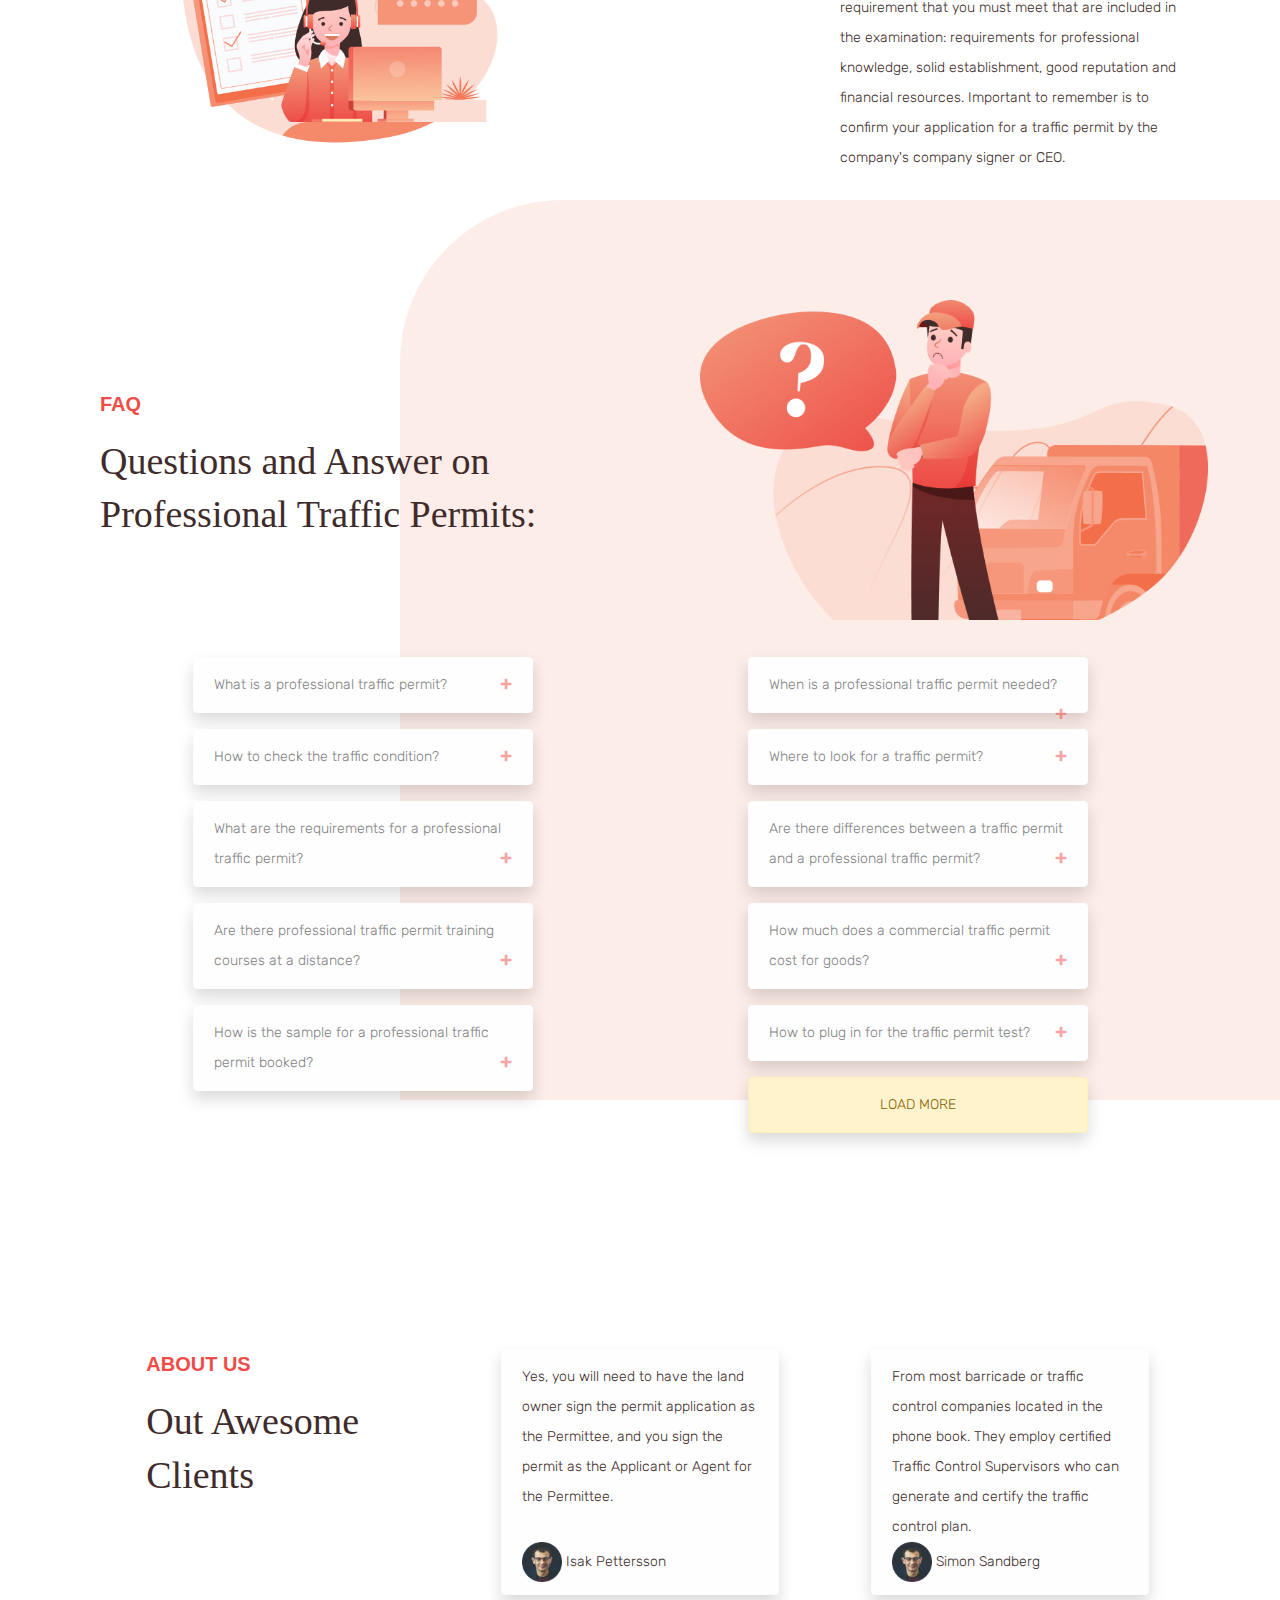
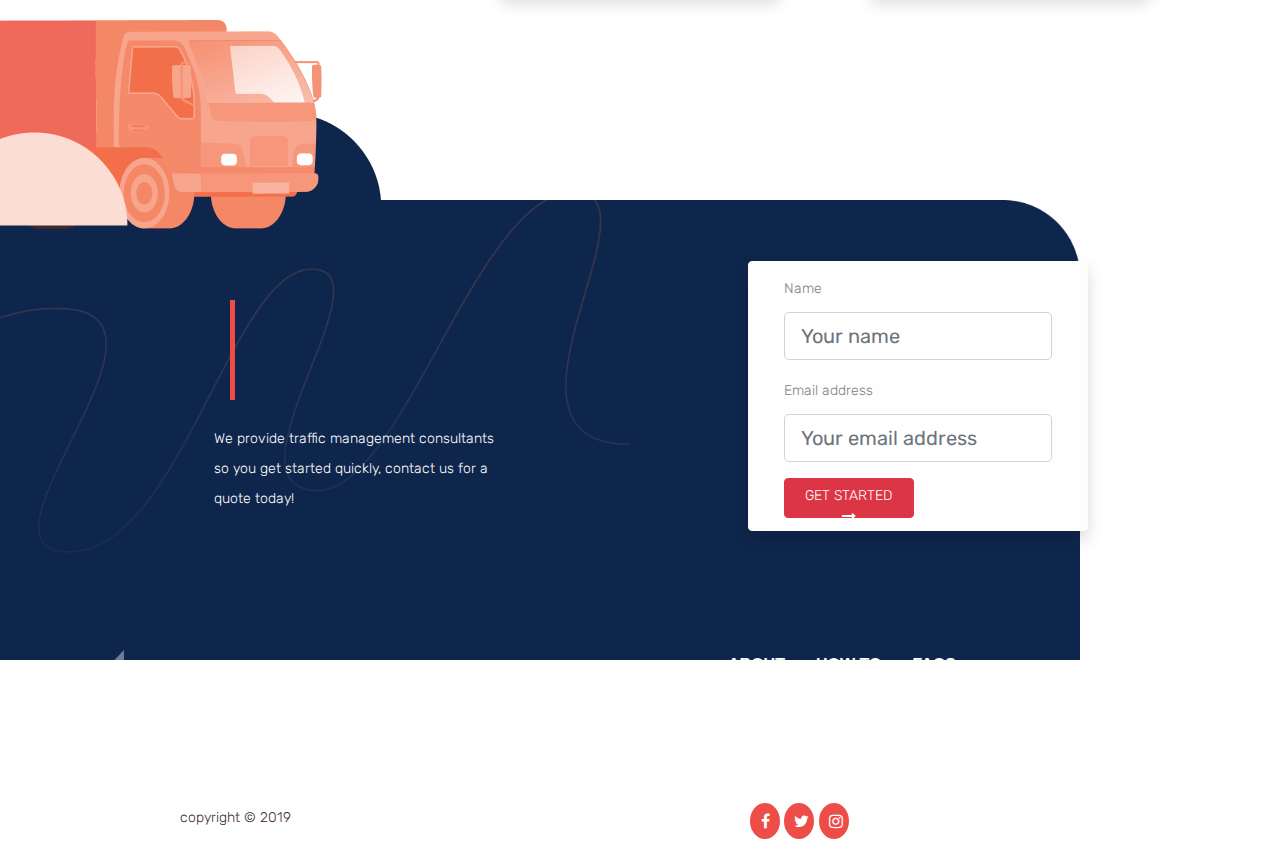
==== commit 93540cf5: "Update index.html" ====
--- a/index.html
+++ b/index.html
@@ -48,7 +48,7 @@
 	            <a class="nav-link" href="#"> <font style="color: white;"> ABOUT </font></a>
 	          </li>
 	          <li class="nav-item">
-	            <a class="nav-link" href="#"> <font style="color: white;">HOW TO </font></a>
+	            <a class="nav-link" href="#"> <font style="color: white;">HOW </font></a>
 	          </li>
 	          <li class="nav-item">
 	            <a class="nav-link" href="#"> <font style="color: white;">FAQS </font></a>
--- a/assets/style/style.css
+++ b/assets/style/style.css
@@ -2,7 +2,7 @@
 	position: relative;
 }
 
-/* versi mobile */
+/* versi tablet */
 /* menu */
 .menu li {
   margin-right: 15px;
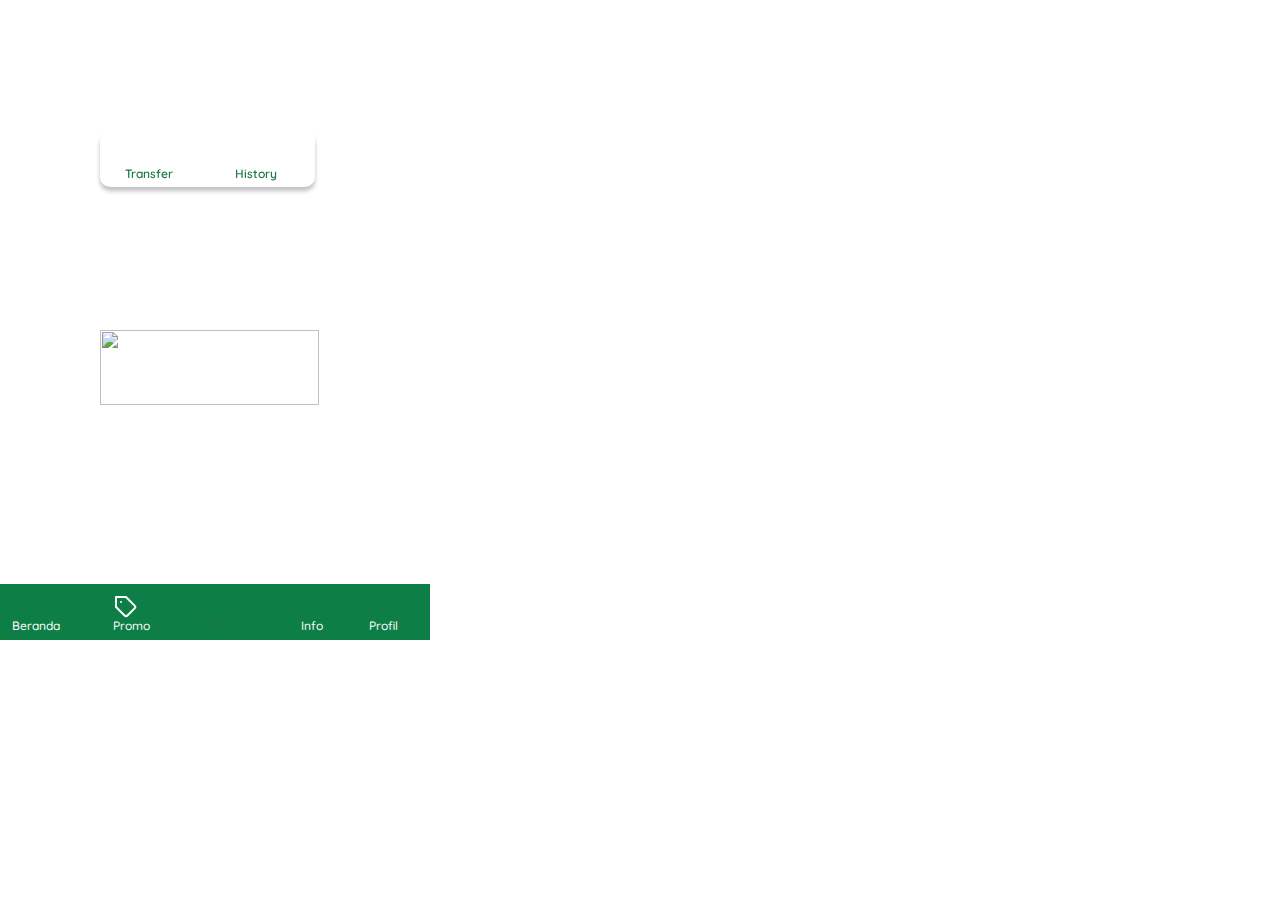
==== commit 2f063149: "Update index.html" ====
--- a/index.html
+++ b/index.html
@@ -1,279 +1,1654 @@
-<!-- landing page dari : https://www.uistore.design/items/traffico-landing-page-for-figma -->
-<!-- versi desktop dan tablet -->
 <!DOCTYPE html>
 <html>
 <head>
-  <!-- Required meta tags -->
-  <meta charset="utf-8">
-  <meta name="viewport" content="width=device-width, initial-scale=1, shrink-to-fit=no">
-
-  <!-- Bootstrap CSS -->
-  <link rel="stylesheet" href="https://stackpath.bootstrapcdn.com/bootstrap/4.3.1/css/bootstrap.min.css"
-    integrity="sha384-ggOyR0iXCbMQv3Xipma34MD+dH/1fQ784/j6cY/iJTQUOhcWr7x9JvoRxT2MZw1T" crossorigin="anonymous">
-
-  <!-- My CSS -->
-  <link rel="stylesheet" href="./assets/style/style.css">
-
-  <!-- My Fonts -->
-  <link href="https://fonts.googleapis.com/css?family=Rubik&display=swap" rel="stylesheet">
-
-  <!-- My Icon -->
-  <link rel="stylesheet" href="https://cdnjs.cloudflare.com/ajax/libs/font-awesome/4.7.0/css/font-awesome.min.css">
-	
-  <title>Trafico</title>
+	<meta charset="utf-8">
+    <meta http-equiv="X-UA-Compatible" content="IE=edge">
+    <meta name="viewport" content="width=device-width, initial-scale=1, maximum-scale=1, shrink-to-fit=no">
+
+	<title>Customer-Basmalah</title>
+
+	<script src="https://code.iconify.design/1/1.0.7/iconify.min.js"></script>
+	<link href='https://fonts.googleapis.com/css?family=Quicksand' rel='stylesheet'>
+	<script src="https://unpkg.com/feather-icons"></script>
+	<script src="https://cdn.jsdelivr.net/npm/feather-icons/dist/feather.min.js"></script>
+	<link rel="stylesheet" href="https://stackpath.bootstrapcdn.com/bootstrap/4.4.1/css/bootstrap.min.css" integrity="sha384-Vkoo8x4CGsO3+Hhxv8T/Q5PaXtkKtu6ug5TOeNV6gBiFeWPGFN9MuhOf23Q9Ifjh" crossorigin="anonymous">
+
+	<style>
+		@media screen and (min-width: 200px){
+			.container{
+				width: 100%;
+				height: calc(100vh-56px);
+				/*height: calc(640-56px);*/
+			}
+			/*.wrapper {
+				width: 360px;
+				height: 640px;
+				margin: 0px;
+			}*/
+			/*.ellipse {
+				
+
+				position: fixed;
+				margin: -15px;
+			}*/
+
+			.ellipse {
+				/* Ellipse 2 */
+
+				background: url(elips2.png) no-repeat;
+				position: absolute;
+				top: 0;
+				left: -40px;
+				width: 400px;
+				height: 300px;
+			}
+
+			.menu-atas {
+				/*transform: translate(-50%, 350%);*/
+				position: fixed;
+				width: 215px;
+				height: 56px;
+				left: 71px;
+				top: 131px;
+
+				background: #FFFFFF;
+				box-shadow: 0px 4px 4px rgba(0, 0, 0, 0.25);
+				border-radius: 10px;
+			}
+
+			.menu-bawah {
+				position:absolute;
+				width: 360px;
+				height: 56px;
+				left: 0px;
+				/*bottom: 0;*/
+				top: 584px;
+
+				background: #0D7E46;
+			}
+
+			.icon-notifikasi {
+				position: absolute;
+				width: 24px;
+				height: 24px;
+				left: 355px;
+				top: 25px;
+			}
+
+			.font-cash {
+				position: fixed;
+				width: 135px;
+				height: 27px;
+				left: 17px;
+				top: 57px;
+
+				font-family: Quicksand;
+				font-style: normal;
+				font-weight: 500;
+				font-size: 14px;
+				line-height: 17px;
+
+				color: #FFFFFF;
+			}
+
+			.font-rp {
+				position: fixed;
+				width: 30px;
+				height: 30px;
+				left: 17px;
+				top: 75px;
+
+				font-family: Quicksand;
+				font-style: normal;
+				font-weight: 500;
+				font-size: 14px;
+				line-height: 17px;
+
+				color: #FFFFFF;
+			}
+
+			.font-angka {
+				position: fixed;
+				width: 118px;
+				height: 27px;
+				left: 41px;
+				top: 73px;
+
+				font-family: Quicksand;
+				font-style: normal;
+				font-weight: 500;
+				font-size: 24px;
+				line-height: 30px;
+
+				color: #FFFFFF;
+			}
+
+			.icon-tf {
+				position: fixed;
+				width: 24px;
+				height: 24px;
+				left: 113px;
+				top: 142px;
+				color: #1F7942;
+			}
+
+			.font-tf {
+				position: fixed;
+				width: 107px;
+				height: 14px;
+				left: 71px;
+				top: 166px;
+
+				font-family: Quicksand;
+				font-style: normal;
+				font-weight: 600;
+				font-size: 12px;
+				line-height: 15px;
+				text-align: center;
+
+				color: #1F7942;
+			}
+
+			.icon-history {
+				position: fixed;
+				width: 24px;
+				height: 24px;
+				left: 220px;
+				top: 143px;
+				color: #1F7942;
+			}
+
+			.font-history {
+				position: fixed;
+				width: 107px;
+				height: 14px;
+				left: 178px;
+				top: 166px;
+
+				font-family: Quicksand;
+				font-style: normal;
+				font-weight: 600;
+				font-size: 12px;
+				line-height: 15px;
+				text-align: center;
+
+				color: #1F7942;
+			}
+
+			.logo {
+				position: fixed;
+				width: 219px;
+				height: 75px;
+				left: 71px;
+				top: 330px;
+			}
+
+			.icon-home {
+				position: fixed;
+				width: 24px;
+				height: 24px;
+				left: 25px;
+				top: 594px;
+				color: white;
+			}
+
+			.font-home {
+				position: fixed;
+				width: 71px;
+				height: 14px;
+				left: 0px;
+				top: 618px;
+
+				font-family: Quicksand;
+				font-style: normal;
+				font-weight: 500;
+				font-size: 12px;
+				line-height: 15px;
+				text-align: center;
+
+				color: #FFFFFF;
+			}
+
+			.icon-promo {
+				position: fixed;
+				width: 24px;
+				height: 24px;
+				left: 90px;
+				top: 594px;
+				color: white;
+
+				/*transform: rotate(-48.42deg);*/
+			}
+
+			.font-promo {
+				position: fixed;
+				width: 72px;
+				height: 14px;
+				left: 71px;
+				top: 618px;
+
+				font-family: Quicksand;
+				font-style: normal;
+				font-weight: 500;
+				font-size: 12px;
+				line-height: 15px;
+				text-align: center;
+
+				color: #FFFFFF;
+			}
+
+			.icon-info {
+				position: fixed;
+				width: 24px;
+				height: 24px;
+				left: 240px;
+				top: 594px;
+				color: white;
+			}
+
+			.font-info {
+				position: fixed;
+				width: 69px;
+				height: 14px;
+				left: 217px;
+				top: 618px;
+
+				font-family: Quicksand;
+				font-style: normal;
+				font-weight: 500;
+				font-size: 12px;
+				line-height: 15px;
+				text-align: center;
+
+				color: #FFFFFF;
+			}
+
+			.icon-profil {
+				position: fixed;
+				width: 24px;
+				height: 24px;
+				left: 311px;
+				top: 594px;
+				color: white;
+			}
+
+			.font-profil {
+				position: fixed;
+				width: 74px;
+				height: 14px;
+				left: 286px;
+				top: 618px;
+
+				font-family: Quicksand;
+				font-style: normal;
+				font-weight: 500;
+				font-size: 12px;
+				line-height: 15px;
+				text-align: center;
+
+				color: #FFFFFF;
+			}
+
+			.icon-scan {
+				position: fixed;
+				/*transform: translate(-50%, 350%);*/
+				width: 36px;
+				height: 36px;
+				left: 180px;
+				color: #1F7942;
+			}
+
+			.font-scan {
+				position: fixed;
+				width: 74px;
+				height: 14px;
+				left: 145px;
+				top: 615px;
+
+				font-family: Quicksand;
+				font-style: normal;
+				font-weight: 600;
+				font-size: 12px;
+				line-height: 15px;
+				text-align: center;
+
+				/*color: white;*/
+				color: #1F7942;
+			}
+
+			.menu-scan {
+				/*position: relative;
+				width: 74px;
+				height: 74px;
+				left: 130px;
+				top: 566px;
+				border-radius: 50%;
+
+				background: #FFFFFF;
+				border: 1px solid #0D7E46;
+				box-sizing: border-box;*/
+				background: url(scan.png) no-repeat;
+				position: absolute;
+				top: 565px;
+				left: 145px;
+				width: 74px;
+				height: 74px;
+			}
+		}
+		@media screen and (min-width: 320px){
+			.container{
+				width: 100%;
+				height: calc(100vh-56px);
+				/*height: calc(640-56px);*/
+			}
+			/*.wrapper {
+				width: 360px;
+				height: 640px;
+				margin: 0px;
+			}*/
+			/*.ellipse {
+				
+
+				position: fixed;
+				margin: -15px;
+			}*/
+
+			.ellipse {
+				/* Ellipse 2 */
+
+				background: url(elips2.png) no-repeat;
+				position: absolute;
+				top: 0;
+				left: -40px;
+				width: 400px;
+				height: 300px;
+			}
+
+			.menu-atas {
+				/*transform: translate(-50%, 350%);*/
+				position: fixed;
+				width: 215px;
+				height: 56px;
+				left: 71px;
+				top: 131px;
+
+				background: #FFFFFF;
+				box-shadow: 0px 4px 4px rgba(0, 0, 0, 0.25);
+				border-radius: 10px;
+			}
+
+			.menu-bawah {
+				position:absolute;
+				width: 360px;
+				height: 56px;
+				left: 0px;
+				/*bottom: 0;*/
+				top: 584px;
+
+				background: #0D7E46;
+			}
+
+			.icon-notifikasi {
+				position: absolute;
+				width: 24px;
+				height: 24px;
+				left: 355px;
+				top: 25px;
+			}
+
+			.font-cash {
+				position: fixed;
+				width: 135px;
+				height: 27px;
+				left: 17px;
+				top: 57px;
+
+				font-family: Quicksand;
+				font-style: normal;
+				font-weight: 500;
+				font-size: 14px;
+				line-height: 17px;
+
+				color: #FFFFFF;
+			}
+
+			.font-rp {
+				position: fixed;
+				width: 30px;
+				height: 30px;
+				left: 17px;
+				top: 75px;
+
+				font-family: Quicksand;
+				font-style: normal;
+				font-weight: 500;
+				font-size: 14px;
+				line-height: 17px;
+
+				color: #FFFFFF;
+			}
+
+			.font-angka {
+				position: fixed;
+				width: 118px;
+				height: 27px;
+				left: 41px;
+				top: 73px;
+
+				font-family: Quicksand;
+				font-style: normal;
+				font-weight: 500;
+				font-size: 24px;
+				line-height: 30px;
+
+				color: #FFFFFF;
+			}
+
+			.icon-tf {
+				position: fixed;
+				width: 24px;
+				height: 24px;
+				left: 113px;
+				top: 142px;
+				color: #1F7942;
+			}
+
+			.font-tf {
+				position: fixed;
+				width: 107px;
+				height: 14px;
+				left: 71px;
+				top: 166px;
+
+				font-family: Quicksand;
+				font-style: normal;
+				font-weight: 600;
+				font-size: 12px;
+				line-height: 15px;
+				text-align: center;
+
+				color: #1F7942;
+			}
+
+			.icon-history {
+				position: fixed;
+				width: 24px;
+				height: 24px;
+				left: 220px;
+				top: 143px;
+				color: #1F7942;
+			}
+
+			.font-history {
+				position: fixed;
+				width: 107px;
+				height: 14px;
+				left: 178px;
+				top: 166px;
+
+				font-family: Quicksand;
+				font-style: normal;
+				font-weight: 600;
+				font-size: 12px;
+				line-height: 15px;
+				text-align: center;
+
+				color: #1F7942;
+			}
+
+			.logo {
+				position: fixed;
+				width: 219px;
+				height: 75px;
+				left: 71px;
+				top: 330px;
+			}
+
+			.icon-home {
+				position: fixed;
+				width: 24px;
+				height: 24px;
+				left: 25px;
+				top: 594px;
+				color: white;
+			}
+
+			.font-home {
+				position: fixed;
+				width: 71px;
+				height: 14px;
+				left: 0px;
+				top: 618px;
+
+				font-family: Quicksand;
+				font-style: normal;
+				font-weight: 500;
+				font-size: 12px;
+				line-height: 15px;
+				text-align: center;
+
+				color: #FFFFFF;
+			}
+
+			.icon-promo {
+				position: fixed;
+				width: 24px;
+				height: 24px;
+				left: 90px;
+				top: 594px;
+				color: white;
+
+				/*transform: rotate(-48.42deg);*/
+			}
+
+			.font-promo {
+				position: fixed;
+				width: 72px;
+				height: 14px;
+				left: 71px;
+				top: 618px;
+
+				font-family: Quicksand;
+				font-style: normal;
+				font-weight: 500;
+				font-size: 12px;
+				line-height: 15px;
+				text-align: center;
+
+				color: #FFFFFF;
+			}
+
+			.icon-info {
+				position: fixed;
+				width: 24px;
+				height: 24px;
+				left: 240px;
+				top: 594px;
+				color: white;
+			}
+
+			.font-info {
+				position: fixed;
+				width: 69px;
+				height: 14px;
+				left: 217px;
+				top: 618px;
+
+				font-family: Quicksand;
+				font-style: normal;
+				font-weight: 500;
+				font-size: 12px;
+				line-height: 15px;
+				text-align: center;
+
+				color: #FFFFFF;
+			}
+
+			.icon-profil {
+				position: fixed;
+				width: 24px;
+				height: 24px;
+				left: 311px;
+				top: 594px;
+				color: white;
+			}
+
+			.font-profil {
+				position: fixed;
+				width: 74px;
+				height: 14px;
+				left: 286px;
+				top: 618px;
+
+				font-family: Quicksand;
+				font-style: normal;
+				font-weight: 500;
+				font-size: 12px;
+				line-height: 15px;
+				text-align: center;
+
+				color: #FFFFFF;
+			}
+
+			.icon-scan {
+				position: fixed;
+				/*transform: translate(-50%, 350%);*/
+				width: 36px;
+				height: 36px;
+				left: 180px;
+				color: #1F7942;
+			}
+
+			.font-scan {
+				position: fixed;
+				width: 74px;
+				height: 14px;
+				left: 145px;
+				top: 615px;
+
+				font-family: Quicksand;
+				font-style: normal;
+				font-weight: 600;
+				font-size: 12px;
+				line-height: 15px;
+				text-align: center;
+
+				/*color: white;*/
+				color: #1F7942;
+			}
+
+			.menu-scan {
+				/*position: relative;
+				width: 74px;
+				height: 74px;
+				left: 130px;
+				top: 566px;
+				border-radius: 50%;
+
+				background: #FFFFFF;
+				border: 1px solid #0D7E46;
+				box-sizing: border-box;*/
+				background: url(scan.png) no-repeat;
+				position: absolute;
+				top: 565px;
+				left: 145px;
+				width: 74px;
+				height: 74px;
+			}
+		}
+		@media screen and (min-width: 360px){
+			.container{
+				width: 100%;
+				height: calc(100vh-56px);
+			}
+			/*.wrapper {
+				width: 360px;
+				height: 640px;
+				margin: 0px;
+			}*/
+			/*.ellipse {
+				
+
+				position: fixed;
+				margin: -15px;
+			}*/
+
+			.ellipse {
+				/* Ellipse 2 */
+
+				background: url(elips2.png) no-repeat;
+				position: absolute;
+				top: 0;
+				left: -40px;
+				width: 400px;
+				height: 300px;
+			}
+
+			.menu-atas {
+				/*transform: translate(-50%, 350%);*/
+				position: fixed;
+				width: 215px;
+				height: 56px;
+				left: 71px;
+				top: 131px;
+
+				background: #FFFFFF;
+				box-shadow: 0px 4px 4px rgba(0, 0, 0, 0.25);
+				border-radius: 10px;
+			}
+
+			.menu-bawah {
+				position:absolute;
+				width: 360px;
+				height: 56px;
+				left: 0px;
+				top: 584px;
+
+				background: #0D7E46;
+			}
+
+			.icon-notifikasi {
+				position: absolute;
+				width: 24px;
+				height: 24px;
+				left: 355px;
+				top: 25px;
+			}
+
+			.font-cash {
+				position: fixed;
+				width: 135px;
+				height: 27px;
+				left: 17px;
+				top: 57px;
+
+				font-family: Quicksand;
+				font-style: normal;
+				font-weight: 500;
+				font-size: 14px;
+				line-height: 17px;
+
+				color: #FFFFFF;
+			}
+
+			.font-rp {
+				position: fixed;
+				width: 30px;
+				height: 30px;
+				left: 17px;
+				top: 75px;
+
+				font-family: Quicksand;
+				font-style: normal;
+				font-weight: 500;
+				font-size: 14px;
+				line-height: 17px;
+
+				color: #FFFFFF;
+			}
+
+			.font-angka {
+				position: fixed;
+				width: 118px;
+				height: 27px;
+				left: 41px;
+				top: 73px;
+
+				font-family: Quicksand;
+				font-style: normal;
+				font-weight: 500;
+				font-size: 24px;
+				line-height: 30px;
+
+				color: #FFFFFF;
+			}
+
+			.icon-tf {
+				position: fixed;
+				width: 24px;
+				height: 24px;
+				left: 113px;
+				top: 142px;
+				color: #1F7942;
+			}
+
+			.font-tf {
+				position: fixed;
+				width: 107px;
+				height: 14px;
+				left: 71px;
+				top: 166px;
+
+				font-family: Quicksand;
+				font-style: normal;
+				font-weight: 600;
+				font-size: 12px;
+				line-height: 15px;
+				text-align: center;
+
+				color: #1F7942;
+			}
+
+			.icon-history {
+				position: fixed;
+				width: 24px;
+				height: 24px;
+				left: 220px;
+				top: 143px;
+				color: #1F7942;
+			}
+
+			.font-history {
+				position: fixed;
+				width: 107px;
+				height: 14px;
+				left: 178px;
+				top: 166px;
+
+				font-family: Quicksand;
+				font-style: normal;
+				font-weight: 600;
+				font-size: 12px;
+				line-height: 15px;
+				text-align: center;
+
+				color: #1F7942;
+			}
+
+			.logo {
+				position: fixed;
+				width: 219px;
+				height: 75px;
+				left: 71px;
+				top: 330px;
+			}
+
+			.icon-home {
+				position: fixed;
+				width: 24px;
+				height: 24px;
+				left: 25px;
+				top: 594px;
+				color: white;
+			}
+
+			.font-home {
+				position: fixed;
+				width: 71px;
+				height: 14px;
+				left: 0px;
+				top: 618px;
+
+				font-family: Quicksand;
+				font-style: normal;
+				font-weight: 500;
+				font-size: 12px;
+				line-height: 15px;
+				text-align: center;
+
+				color: #FFFFFF;
+			}
+
+			.icon-promo {
+				position: fixed;
+				width: 24px;
+				height: 24px;
+				left: 90px;
+				top: 594px;
+				color: white;
+
+				/*transform: rotate(-48.42deg);*/
+			}
+
+			.font-promo {
+				position: fixed;
+				width: 72px;
+				height: 14px;
+				left: 71px;
+				top: 618px;
+
+				font-family: Quicksand;
+				font-style: normal;
+				font-weight: 500;
+				font-size: 12px;
+				line-height: 15px;
+				text-align: center;
+
+				color: #FFFFFF;
+			}
+
+			.icon-info {
+				position: fixed;
+				width: 24px;
+				height: 24px;
+				left: 240px;
+				top: 594px;
+				color: white;
+			}
+
+			.font-info {
+				position: fixed;
+				width: 69px;
+				height: 14px;
+				left: 217px;
+				top: 618px;
+
+				font-family: Quicksand;
+				font-style: normal;
+				font-weight: 500;
+				font-size: 12px;
+				line-height: 15px;
+				text-align: center;
+
+				color: #FFFFFF;
+			}
+
+			.icon-profil {
+				position: fixed;
+				width: 24px;
+				height: 24px;
+				left: 311px;
+				top: 594px;
+				color: white;
+			}
+
+			.font-profil {
+				position: fixed;
+				width: 74px;
+				height: 14px;
+				left: 286px;
+				top: 618px;
+
+				font-family: Quicksand;
+				font-style: normal;
+				font-weight: 500;
+				font-size: 12px;
+				line-height: 15px;
+				text-align: center;
+
+				color: #FFFFFF;
+			}
+
+			.icon-scan {
+				position: fixed;
+				/*transform: translate(-50%, 350%);*/
+				width: 36px;
+				height: 36px;
+				left: 165px;
+				bottom: 30px;
+				color: #1F7942;
+			}
+
+			.font-scan {
+				position: fixed;
+				width: 74px;
+				height: 14px;
+				left: 145px;
+				top: 615px;
+
+				font-family: Quicksand;
+				font-style: normal;
+				font-weight: 600;
+				font-size: 12px;
+				line-height: 15px;
+				text-align: center;
+
+				/*color: white;*/
+				color: #1F7942;
+			}
+
+			.menu-scan {
+				/*position: relative;
+				width: 74px;
+				height: 74px;
+				left: 130px;
+				top: 566px;
+				border-radius: 50%;
+
+				background: #FFFFFF;
+				border: 1px solid #0D7E46;
+				box-sizing: border-box;*/
+
+				background: url(scan.png) no-repeat;
+				position: absolute;
+				top: 565px;
+				left: 145px;
+				width: 74px;
+				height: 74px;
+			}
+		}
+
+		@media screen and (min-width: 375px){
+			.container{
+				width: 100%;
+				height: calc(100vh-56px);
+			}
+			.ellipse {
+				/* Ellipse 2 */
+
+				background: url(elips2.png) no-repeat;
+				position: absolute;
+				top: 0;
+				left: -20px;
+				width: 430px;
+				height: 300px;
+			}
+			.menu-atas {
+				/*transform: translate(-50%, 350%);*/
+				position: fixed;
+				width: 215px;
+				height: 56px;
+				left: 100px;
+				top: 131px;
+
+				background: #FFFFFF;
+				box-shadow: 0px 4px 4px rgba(0, 0, 0, 0.25);
+				border-radius: 10px;
+			}
+
+			.menu-bawah {
+				position:fixed;
+				width: 410px;
+				height: 56px;
+				left: 0px;
+				top: 584px;
+
+				background: #0D7E46;
+			}
+
+			.icon-notifikasi {
+				position: absolute;
+				width: 24px;
+				height: 24px;
+				left: 375px;
+				top: 25px;
+			}
+
+			.font-cash {
+				position: fixed;
+				width: 135px;
+				height: 27px;
+				left: 17px;
+				top: 57px;
+
+				font-family: Quicksand;
+				font-style: normal;
+				font-weight: 500;
+				font-size: 16px;
+				line-height: 17px;
+
+				color: #FFFFFF;
+			}
+
+			.font-rp {
+				position: fixed;
+				width: 30px;
+				height: 30px;
+				left: 17px;
+				top: 75px;
+
+				font-family: Quicksand;
+				font-style: normal;
+				font-weight: 500;
+				font-size: 16px;
+				line-height: 17px;
+
+				color: #FFFFFF;
+			}
+
+			.font-angka {
+				position: fixed;
+				width: 118px;
+				height: 27px;
+				left: 41px;
+				top: 73px;
+
+				font-family: Quicksand;
+				font-style: normal;
+				font-weight: 500;
+				font-size: 26px;
+				line-height: 30px;
+
+				color: #FFFFFF;
+			}
+
+			.icon-tf {
+				position: fixed;
+				width: 24px;
+				height: 24px;
+				left: 137px;
+				top: 142px;
+				color: #1F7942;
+			}
+
+			.font-tf {
+				position: fixed;
+				width: 107px;
+				height: 14px;
+				left: 95px;
+				top: 166px;
+
+				font-family: Quicksand;
+				font-style: normal;
+				font-weight: 600;
+				font-size: 12px;
+				line-height: 15px;
+				text-align: center;
+
+				color: #1F7942;
+			}
+
+			.icon-history {
+				position: fixed;
+				width: 24px;
+				height: 24px;
+				left: 244px;
+				top: 143px;
+				color: #1F7942;
+			}
+
+			.font-history {
+				position: fixed;
+				width: 107px;
+				height: 14px;
+				left: 202px;
+				top: 166px;
+
+				font-family: Quicksand;
+				font-style: normal;
+				font-weight: 600;
+				font-size: 12px;
+				line-height: 15px;
+				text-align: center;
+
+				color: #1F7942;
+			}
+
+			.logo {
+				position: fixed;
+				width: 219px;
+				height: 75px;
+				left: 100px;
+				top: 330px;
+			}
+
+			.icon-home {
+				position: fixed;
+				width: 24px;
+				height: 24px;
+				left: 25px;
+				top: 594px;
+				color: white;
+			}
+
+			.font-home {
+				position: fixed;
+				width: 71px;
+				height: 14px;
+				left: 0px;
+				top: 618px;
+
+				font-family: Quicksand;
+				font-style: normal;
+				font-weight: 500;
+				font-size: 12px;
+				line-height: 15px;
+				text-align: center;
+
+				color: #FFFFFF;
+			}
+
+			.icon-promo {
+				position: fixed;
+				width: 24px;
+				height: 24px;
+				left: 90px;
+				top: 594px;
+				color: white;
+
+				/*transform: rotate(-48.42deg);*/
+			}
+
+			.font-promo {
+				position: fixed;
+				width: 72px;
+				height: 14px;
+				left: 71px;
+				top: 618px;
+
+				font-family: Quicksand;
+				font-style: normal;
+				font-weight: 500;
+				font-size: 12px;
+				line-height: 15px;
+				text-align: center;
+
+				color: #FFFFFF;
+			}
+
+			.icon-info {
+				position: fixed;
+				width: 24px;
+				height: 24px;
+				left: 288px;
+				top: 594px;
+				color: white;
+			}
+
+			.font-info {
+				position: fixed;
+				width: 69px;
+				height: 14px;
+				left: 263px;
+				top: 618px;
+
+				font-family: Quicksand;
+				font-style: normal;
+				font-weight: 500;
+				font-size: 12px;
+				line-height: 15px;
+				text-align: center;
+
+				color: #FFFFFF;
+			}
+
+			.icon-profil {
+				position: fixed;
+				width: 24px;
+				height: 24px;
+				left: 359px;
+				top: 594px;
+				color: white;
+			}
+
+			.font-profil {
+				position: fixed;
+				width: 74px;
+				height: 14px;
+				left: 334px;
+				top: 618px;
+
+				font-family: Quicksand;
+				font-style: normal;
+				font-weight: 500;
+				font-size: 12px;
+				line-height: 15px;
+				text-align: center;
+
+				color: #FFFFFF;
+			}
+
+			.icon-scan {
+				position: fixed;
+				/*transform: translate(-50%, 350%);*/
+				width: 36px;
+				height: 36px;
+				left: 165px;
+				bottom: 85px;
+				color: black;
+			}
+
+			.font-scan {
+				position: fixed;
+				width: 74px;
+				height: 14px;
+				left: 165px;
+				top: 615px;
+
+				font-family: Quicksand;
+				font-style: normal;
+				font-weight: 600;
+				font-size: 12px;
+				line-height: 15px;
+				text-align: center;
+
+				/*color: white;*/
+				color: #1F7942;
+			}
+
+			.menu-scan {
+				/*position: relative;
+				width: 74px;
+				height: 74px;
+				left: 130px;
+				top: 566px;
+				border-radius: 50%;
+
+				background: #FFFFFF;
+				border: 1px solid #0D7E46;
+				box-sizing: border-box;*/
+				background: url(scan.png) no-repeat;
+				position: absolute;
+				top: 565px;
+				left: 165px;
+				width: 74px;
+				height: 74px;
+			}
+		}
+
+		@media screen and (min-width: 425px){
+			.back {
+				position: relative;
+				width: 360px;
+				height: 640px;
+
+				background: grey;
+			}
+			.ellipse {
+				background: url(elips2.png) no-repeat;
+				position: absolute;
+				top: 0;
+				left: -5;
+				width: 445px;
+				height: 300px;
+			}
+			.menu-atas {
+				/*transform: translate(-50%, 350%);*/
+				position: fixed;
+				width: 215px;
+				height: 56px;
+				left: 100px;
+				top: 131px;
+
+				background: #FFFFFF;
+				box-shadow: 0px 4px 4px rgba(0, 0, 0, 0.25);
+				border-radius: 10px;
+			}
+
+			.menu-bawah {
+				position:fixed;
+				width: 430px;
+				height: 56px;
+				left: 0px;
+				top: 584px;
+
+				background: #0D7E46;
+			}
+
+			.icon-notifikasi {
+				position: absolute;
+				width: 24px;
+				height: 24px;
+				left: 400px;
+				top: 25px;
+			}
+
+			.font-cash {
+				position: fixed;
+				width: 135px;
+				height: 27px;
+				left: 17px;
+				top: 57px;
+
+				font-family: Quicksand;
+				font-style: normal;
+				font-weight: 500;
+				font-size: 14px;
+				line-height: 17px;
+
+				color: #FFFFFF;
+			}
+
+			.font-rp {
+				position: fixed;
+				width: 30px;
+				height: 30px;
+				left: 17px;
+				top: 75px;
+
+				font-family: Quicksand;
+				font-style: normal;
+				font-weight: 500;
+				font-size: 14px;
+				line-height: 17px;
+
+				color: #FFFFFF;
+			}
+
+			.font-angka {
+				position: fixed;
+				width: 118px;
+				height: 27px;
+				left: 41px;
+				top: 73px;
+
+				font-family: Quicksand;
+				font-style: normal;
+				font-weight: 500;
+				font-size: 24px;
+				line-height: 30px;
+
+				color: #FFFFFF;
+			}
+
+			.icon-tf {
+				position: fixed;
+				width: 24px;
+				height: 24px;
+				left: 137px;
+				top: 142px;
+				color: #1F7942;
+			}
+
+			.font-tf {
+				position: fixed;
+				width: 107px;
+				height: 14px;
+				left: 95px;
+				top: 166px;
+
+				font-family: Quicksand;
+				font-style: normal;
+				font-weight: 600;
+				font-size: 12px;
+				line-height: 15px;
+				text-align: center;
+
+				color: #1F7942;
+			}
+
+			.icon-history {
+				position: fixed;
+				width: 24px;
+				height: 24px;
+				left: 244px;
+				top: 143px;
+				color: #1F7942;
+			}
+
+			.font-history {
+				position: fixed;
+				width: 107px;
+				height: 14px;
+				left: 202px;
+				top: 166px;
+
+				font-family: Quicksand;
+				font-style: normal;
+				font-weight: 600;
+				font-size: 12px;
+				line-height: 15px;
+				text-align: center;
+
+				color: #1F7942;
+			}
+
+			.logo {
+				position: fixed;
+				width: 219px;
+				height: 75px;
+				left: 100px;
+				top: 330px;
+			}
+
+			.icon-home {
+				position: fixed;
+				width: 24px;
+				height: 24px;
+				left: 25px;
+				top: 594px;
+				color: white;
+			}
+
+			.font-home {
+				position: fixed;
+				width: 71px;
+				height: 14px;
+				left: 0px;
+				top: 618px;
+
+				font-family: Quicksand;
+				font-style: normal;
+				font-weight: 500;
+				font-size: 12px;
+				line-height: 15px;
+				text-align: center;
+
+				color: #FFFFFF;
+			}
+
+			.icon-promo {
+				position: fixed;
+				width: 24px;
+				height: 24px;
+				left: 114px;
+				top: 594px;
+				color: white;
+
+				/*transform: rotate(-48.42deg);*/
+			}
+
+			.font-promo {
+				position: fixed;
+				width: 72px;
+				height: 14px;
+				left: 95px;
+				top: 618px;
+
+				font-family: Quicksand;
+				font-style: normal;
+				font-weight: 500;
+				font-size: 12px;
+				line-height: 15px;
+				text-align: center;
+
+				color: #FFFFFF;
+			}
+
+			.icon-info {
+				position: fixed;
+				width: 24px;
+				height: 24px;
+				left: 300px;
+				top: 594px;
+				color: white;
+			}
+
+			.font-info {
+				position: fixed;
+				width: 69px;
+				height: 14px;
+				left: 277px;
+				top: 618px;
+
+				font-family: Quicksand;
+				font-style: normal;
+				font-weight: 500;
+				font-size: 12px;
+				line-height: 15px;
+				text-align: center;
+
+				color: #FFFFFF;
+			}
+
+			.icon-profil {
+				position: fixed;
+				width: 24px;
+				height: 24px;
+				left: 371px;
+				top: 594px;
+				color: white;
+			}
+
+			.font-profil {
+				position: fixed;
+				width: 74px;
+				height: 14px;
+				left: 346px;
+				top: 618px;
+
+				font-family: Quicksand;
+				font-style: normal;
+				font-weight: 500;
+				font-size: 12px;
+				line-height: 15px;
+				text-align: center;
+
+				color: #FFFFFF;
+			}
+
+			.icon-scan {
+				position: fixed;
+				/*transform: translate(-50%, 350%);*/
+				width: 36px;
+				height: 36px;
+				left: 216px;
+				bottom: 30px;
+				color: black;
+			}
+
+			.font-scan {
+				position: fixed;
+				width: 74px;
+				height: 14px;
+				left: 180px;
+				top: 615px;
+
+				font-family: Quicksand;
+				font-style: normal;
+				font-weight: 600;
+				font-size: 12px;
+				line-height: 15px;
+				text-align: center;
+
+				/*color: white;*/
+				color: #1F7942;
+			}
+
+			.menu-scan {
+				/*position: relative;
+				width: 74px;
+				height: 74px;
+				left: 163px;
+				top: 566px;
+				border-radius: 50%;
+
+				background: #FFFFFF;
+				border: 1px solid #0D7E46;
+				box-sizing: border-box;*/
+				background: url(scan.png) no-repeat;
+				position: absolute;
+				top: 565px;
+				left: 180px;
+				width: 74px;
+				height: 74px;
+			}
+		}
+	</style>
 </head>
 <body>
-<!-- Images -->
-	<div class="bg-1"></div>
-	<div class="bg-2"></div>
-	<div class="ilustrasi1"></div>
-	<div class="ilustrasi2"></div>
-	<div class="bg-6"></div>
-	<div class="ilustrasi3"></div>
-	<div class="bg-3"></div>
-	<div class="bg-4"></div>
-	<div class="bg-5"></div> 
-
-<!-- Menu -->
-	<div class="header">
-		<nav class="navbar navbar-expand-lg navbar-light offset-md-1 menu">
-	      <a class="navbar-brand" href="#"><div class="logo"></div></a>
-	      <button class="navbar-toggler" type="button" data-toggle="collapse" data-target="#navbarNavDropdown"
-	        aria-controls="navbarNavDropdown" aria-expanded="false" aria-label="Toggle navigation">
-	        <span class="navbar-toggler-icon"></span>
-	      </button>
-	      <div class="collapse navbar-collapse justify-content-end" id="navbarNavDropdown" style="margin-top: 10px; margin-right: 100px;">
-	        <ul class="navbar-nav">
-	          <li class="nav-item">
-	            <a class="nav-link" href="#"> <font style="color: white;"> ABOUT </font></a>
-	          </li>
-	          <li class="nav-item">
-	            <a class="nav-link" href="#"> <font style="color: white;">HOW </font></a>
-	          </li>
-	          <li class="nav-item">
-	            <a class="nav-link" href="#"> <font style="color: white;">FAQS </font></a>
-	          </li>
-	        </ul>
-	        <a href="#" class="nav-link"><button class="btn btn-danger" style="margin-right: 50px; margin-top: 5px;">CONTACT US</button></a>
-	      </div>
-    	</nav>
-	</div>
-<!-- akhir menu -->
-
-<!-- Judul -->
-	<div class="container judul">
-		<div class="row">
-			<div class="col-md-6">
-				Your awesome traffic permit consultant.
-				<br>
-				<button class="btn btn-danger">GET STARTED  <i class="fa fa-long-arrow-right"></i></button>
+<div class="container">
+	<div class="wrapper">
+		<!-- header -->
+		<div class="ellipse">
+			<div class="icon-notifikasi">
+				<svg xmlns="http://www.w3.org/2000/svg" width="24" height="24" viewBox="0 0 24 24" fill="none" stroke="white" stroke-width="2" stroke-linecap="round" stroke-linejoin="round" class="feather feather-bell"><path d="M18 8A6 6 0 0 0 6 8c0 7-3 9-3 9h18s-3-2-3-9"></path><path d="M13.73 21a2 2 0 0 1-3.46 0"></path></svg>
+			</div>
+			<div class="font-cash">Cash</div>
+			<div class="font-rp">Rp.</div>
+			<div class="font-angka">200.000</div>
+		</div>
+		<!-- close header -->
+
+		<!-- menu atas -->
+		<div class="menu-atas">
+			<div class="icon-tf"><span class="iconify" data-icon="uil-exchange-alt" data-inline="false" style="width: 24px; height: 24px;"></span></div>
+			<div class="font-tf">Transfer</div>
+			<div class="icon-history"><span class="iconify" data-icon="uil-history" data-inline="false" style="width: 24px; height: 24px;"></span></div>
+			<div class="font-history">History</div>	
+		</div>
+		<!-- close menu atas -->
+
+		<!-- content -->
+		<div class="logo"><img src="basmalah.png" style="width: 219px; height: 75px;"></div>
+		<!-- close content -->
+
+		<!-- navbar menu -->
+		<div class="menu-bawah"></div>
+			<div class="icon-home">
+				<span class="iconify" data-icon="uil-home-alt" data-inline="false" style="width: 24px; height: 24px;"></span>
+				<div class="font-home">Beranda</div>
+			</div>
+			<div class="icon-promo">
+				<!-- <span class="iconify" data-icon="uil-label-alt" data-inline="false" style="width: 24px; height: 24px;"></span> -->
+				<svg xmlns="http://www.w3.org/2000/svg" width="24" height="24" viewBox="0 0 24 24" fill="none" stroke="white" stroke-width="2" stroke-linecap="round" stroke-linejoin="round" class="feather feather-tag"><path d="M20.59 13.41l-7.17 7.17a2 2 0 0 1-2.83 0L2 12V2h10l8.59 8.59a2 2 0 0 1 0 2.82z"></path><line x1="7" y1="7" x2="7.01" y2="7"></line></svg>
+				<div class="font-promo">Promo</div>
+			</div>
+			<div class="icon-info">
+				<span class="iconify" data-icon="uil-info-circle" data-inline="false" style="width: 24px; height: 24px;"></span>
+				<div class="font-info">Info</div>
+			</div>
+			<div class="icon-profil">
+				<span class="iconify" data-icon="uil-user-circle" data-inline="false" style="width: 24px; height: 24px;"></span>
+				<div class="font-profil">Profil</div>
+			</div>
+			<div class="menu-scan">
+					<!-- <span class="iconify" data-icon="uil-qrcode-scan" data-inline="false" style="width: 36px; height: 36px;"></span> -->
+				<div class="font-scan">Scan</div>
 			</div>
 		</div>
+		<!-- close navbar menu -->
 	</div>
-<!-- akhir judul -->
-
-<!-- content -->
-	<div class="container jarak jarak-awal">
-		<div class="row">
-			<div class="col-md-4">
-				<span><p>ABOUT US</p></span>
-				<p class="font-isi">The occupational traffic permit is one of the most
-          		important things in the company when carrying out
-          		freight transport. In fact, it is a prerequisite for doing
-          		business traffic at all.</p>
-			
-			<div class="alert alert-warning" role="alert">
-				<p class="font-isi">
-					How do you do when you need to obtain
-            		a commercial traffic permit for freight
-            		transport to your business?
-				</p>
-			</div>
-		</div>
-	</div>
-
-	<div class="container jarak">
-		<div class="row">
-			<div class="col-md-4 offset-md-8">
-				<span><p>HOW TO APPLY</p></span>
-				<p class="font-isi">
-					When applying for a traffic permit, there are certain
-          			requirement that you must meet that are included in
-         	 		the examination: requirements for professional
-          			knowledge, solid establishment, good reputation and
-          			financial resources. Important to remember is to confirm
-          			your application for a traffic permit by the company's
-          			company signer or CEO.
-				</p>
-			</div>
-		</div>
-	</div>
-
-	<div class="container jarak">
-		<div class="row">
-			<div class="col-md-6">
-				<span><p>FAQ</p></span>
-				<p class="font-subjudul">Questions and Answer on Professional Traffic Permits:</p>
-			</div>
-		</div>
-	</div>
-
-	<div class="container jarak-faq">
-		<div class="row justify-content-around">
-			<div class="col-md-4 font-isi">
-				<div class="alert alert-light text-left shadow">What is a professional traffic permit?
-					<button type="button" class="close" data-dismiss="alert" aria-label="Close">
-						<span>&plus;</span>
-					</button>
-				</div>
-				<div class="alert alert-light text-left shadow">How to check the traffic condition? 
-					<button type="button" class="close" data-dismiss="alert" aria-label="Close">
-						<span>&plus;</span>
-					</button>
-				</div>
-				<div class="alert alert-light text-left shadow">What are the requirements for a professional traffic permit? 
-					<button type="button" class="close" data-dismiss="alert" aria-label="Close">
-						<span>&plus;</span>
-					</button>
-				</div>
-				<div class="alert alert-light text-left shadow">Are there professional traffic permit training courses at a distance? 
-					<button type="button" class="close" data-dismiss="alert" aria-label="Close">
-						<span>&plus;</span>
-					</button>
-				</div>
-				<div class="alert alert-light text-left shadow">How is the sample for a professional traffic permit booked? 
-					<button type="button" class="close" data-dismiss="alert" aria-label="Close">
-						<span>&plus;</span>
-					</button>
-				</div>
-			</div>
-			<div class="col-md-4 font-isi">
-				<div class="alert alert-light text-left shadow">When is a professional traffic permit needed? 
-					<button type="button" class="close" data-dismiss="alert" aria-label="Close">
-						<span>&plus;</span>
-					</button>
-				</div>
-				<div class="alert alert-light text-left shadow">Where to look for a traffic permit? 
-					<button type="button" class="close" data-dismiss="alert" aria-label="Close">
-						<span>&plus;</span>
-					</button>
-				</div>
-				<div class="alert alert-light text-left shadow">Are there differences between a traffic permit and a professional traffic permit? 
-					<button type="button" class="close" data-dismiss="alert" aria-label="Close">
-						<span>&plus;</span>
-					</button>
-				</div>
-				<div class="alert alert-light text-left shadow">How much does a commercial traffic permit cost for goods? 
-					<button type="button" class="close" data-dismiss="alert" aria-label="Close">
-						<span>&plus;</span>
-					</button>
-				</div>
-				<div class="alert alert-light text-left shadow">How to plug in for the traffic permit test? 
-					<button type="button" class="close" data-dismiss="alert" aria-label="Close">
-						<span>&plus;</span>
-					</button>
-				</div>
-				<div class="alert alert-warning text-center shadow">LOAD MORE</div>
-			</div>
-		</div>
-	</div>
-
-	<div class="container jarak">
-		<div class="row justify-content-around">
-			<div class="col-md-3">
-				<span><p>ABOUT US</p></span>
-				<p class="font-subjudul">Out Awesome Clients</p>
-			</div>
-			<div class="alert alert-light shadow col-md-3 font-isi">
-				Yes, you will need to have the land owner sign the permit application as the Permittee, and you sign the permit as the Applicant or Agent for the Permittee. <br><br> <img src="./assets/images/poto.png" style="width: 40px; height: 40px;"> Isak Pettersson
-			</div>
-			<div class="alert alert-light shadow col-md-3 font-isi">
-				From most barricade or traffic control companies located in the phone book. They employ certified Traffic Control Supervisors who can generate and certify the traffic control plan. <br> <img src="./assets/images/poto.png" style="width: 40px; height: 40px;"> Simon Sandberg
-			</div>
-		</div>
-	</div>
-
-	<div class="container jarak">
-		<div class="row justify-content-around font-isi">
-
-			<div class="col-md-4">
-				<div class="alert jarak-alert" style="color: white;">
-					We provide traffic management consultants so you get started quickly, contact us for a quote today!
-				</div>				
-			</div>
-
-			<div class="garis"></div>
-
-			<div class="col-md-4 jarak-alert2">
-				<div class="alert alert-light shadow">
-					<form>
-						<div class="form-group col-md-12">
-		            		<label>Name</label> <br>
-		            		<input type="text" name="nama" class="form-control form-control-lg" placeholder="Your name">
-	          			</div>
-	          			<div class="form-group col-md-12">
-		            		<label for="exampleInputEmail">Email address</label>
-		            		<input type="email" name="email" class="form-control form-control-lg" placeholder="Your email address">
-	          			</div>
-	          			<div class="col-md-4">
-	          				<button type="submit" class="btn btn-danger">GET STARTED  <i class="fa fa-long-arrow-right"></i></button>
-	          			</div>
-					</form>
-				</div>
-			</div>
-			
-		</div>
-	</div>
-<!-- akhir content -->
-
-<!-- footer -->
-	<div class="footer jarak-foot">
-		<nav class="navbar navbar-expand-lg navbar-light menu">
-	      <a class="navbar-brand" href="#"><div class="logo"></div></a>
-	      <button class="navbar-toggler" type="button" data-toggle="collapse" data-target="#navbarNavDropdown"
-	        aria-controls="navbarNavDropdown" aria-expanded="false" aria-label="Toggle navigation">
-	        <span class="navbar-toggler-icon"></span>
-	      </button>
-	      <div class="collapse navbar-collapse justify-content-end" id="navbarNavDropdown" style="margin-right: 200px;">
-	        <ul class="navbar-nav">
-	          <li class="nav-item">
-	            <a class="nav-link" href="#"> <font style="color: white;">ABOUT </font></a>
-	          </li>
-	          <li class="nav-item">
-	            <a class="nav-link" href="#"> <font style="color: white;">HOW TO </font></a>
-	          </li>
-	          <li class="nav-item">
-	            <a class="nav-link" href="#"> <font style="color: white;">FAQS </font></a>
-	          </li>
-	        </ul>
-	      </div>
-    	</nav>
-
-    	<div class="row justify-content-around jarak-foot2">
-    		<div class="col-md-4 font-isi">
-    			<p>copyright &copy 2019</p>
-    		</div>
-    		<div class="col-md-4">
-    			<i class="fa fa-facebook"></i>
-    			<i class="fa fa-twitter"></i>
-    			<i class="fa fa-instagram"></i>
-    		</div>
-    	</div>
-	</div>
-
-<!-- akhir footer -->
-
-    <!-- Optional JavaScript -->
-    <!-- jQuery first, then Popper.js, then Bootstrap JS -->
-    <script src="https://code.jquery.com/jquery-3.3.1.slim.min.js"
-    integrity="sha384-q8i/X+965DzO0rT7abK41JStQIAqVgRVzpbzo5smXKp4YfRvH+8abtTE1Pi6jizo" crossorigin="anonymous">
-    </script>
-    <script src="https://cdnjs.cloudflare.com/ajax/libs/popper.js/1.14.7/umd/popper.min.js"
-    integrity="sha384-UO2eT0CpHqdSJQ6hJty5KVphtPhzWj9WO1clHTMGa3JDZwrnQq4sF86dIHNDz0W1" crossorigin="anonymous">
-    </script>
-    <script src="https://stackpath.bootstrapcdn.com/bootstrap/4.3.1/js/bootstrap.min.js"
-    integrity="sha384-JjSmVgyd0p3pXB1rRibZUAYoIIy6OrQ6VrjIEaFf/nJGzIxFDsf4x0xIM+B07jRM" crossorigin="anonymous">
-    </script>
-    
+</div>
 </body>
 </html>
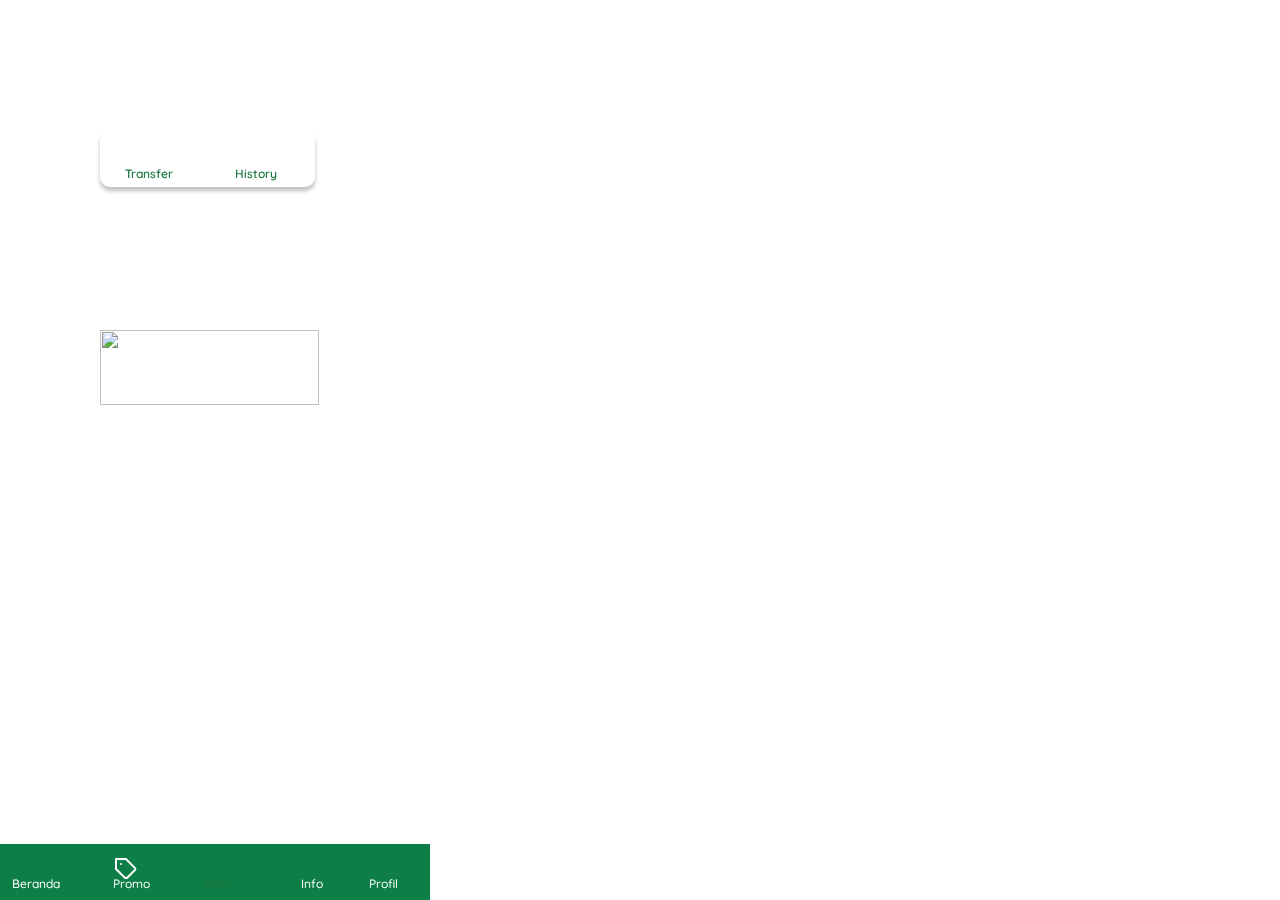
==== commit 39011ca2: "Update index.html" ====
--- a/index.html
+++ b/index.html
@@ -57,12 +57,12 @@
 			}
 
 			.menu-bawah {
-				position:absolute;
+				position:fixed;
 				width: 360px;
 				height: 56px;
 				left: 0px;
-				/*bottom: 0;*/
-				top: 584px;
+				bottom: 0;
+				/*top: 584px;*/
 
 				background: #0D7E46;
 			}
@@ -188,7 +188,8 @@
 				width: 24px;
 				height: 24px;
 				left: 25px;
-				top: 594px;
+				/*top: 594px;*/
+				bottom: 20px;
 				color: white;
 			}
 
@@ -197,7 +198,8 @@
 				width: 71px;
 				height: 14px;
 				left: 0px;
-				top: 618px;
+				/*top: 618px;*/
+				bottom: 10px;
 
 				font-family: Quicksand;
 				font-style: normal;
@@ -214,7 +216,8 @@
 				width: 24px;
 				height: 24px;
 				left: 90px;
-				top: 594px;
+				/*top: 594px;*/
+				bottom: 20px;
 				color: white;
 
 				/*transform: rotate(-48.42deg);*/
@@ -225,7 +228,8 @@
 				width: 72px;
 				height: 14px;
 				left: 71px;
-				top: 618px;
+				/*top: 618px;*/
+				bottom: 10px;
 
 				font-family: Quicksand;
 				font-style: normal;
@@ -242,7 +246,8 @@
 				width: 24px;
 				height: 24px;
 				left: 240px;
-				top: 594px;
+				/*top: 594px;*/
+				bottom: 20px;
 				color: white;
 			}
 
@@ -251,7 +256,8 @@
 				width: 69px;
 				height: 14px;
 				left: 217px;
-				top: 618px;
+				/*top: 618px;*/
+				bottom: 10px;
 
 				font-family: Quicksand;
 				font-style: normal;
@@ -268,7 +274,8 @@
 				width: 24px;
 				height: 24px;
 				left: 311px;
-				top: 594px;
+				/*top: 594px;*/
+				bottom: 20px;
 				color: white;
 			}
 
@@ -277,7 +284,8 @@
 				width: 74px;
 				height: 14px;
 				left: 286px;
-				top: 618px;
+				/*top: 618px;*/
+				bottom: 10px;
 
 				font-family: Quicksand;
 				font-style: normal;
@@ -303,7 +311,8 @@
 				width: 74px;
 				height: 14px;
 				left: 145px;
-				top: 615px;
+				/*top: 615px;*/
+				bottom: 10px;
 
 				font-family: Quicksand;
 				font-style: normal;
@@ -328,8 +337,9 @@
 				border: 1px solid #0D7E46;
 				box-sizing: border-box;*/
 				background: url(scan.png) no-repeat;
-				position: absolute;
-				top: 565px;
+				position: fixed;
+				/*top: 565px;*/
+				bottom: 0;
 				left: 145px;
 				width: 74px;
 				height: 74px;
@@ -378,12 +388,12 @@
 			}
 
 			.menu-bawah {
-				position:absolute;
+				position:fixed;
 				width: 360px;
 				height: 56px;
 				left: 0px;
-				/*bottom: 0;*/
-				top: 584px;
+				bottom: 0;
+				/*top: 584px;*/
 
 				background: #0D7E46;
 			}
@@ -509,7 +519,8 @@
 				width: 24px;
 				height: 24px;
 				left: 25px;
-				top: 594px;
+				/*top: 594px;*/
+				bottom: 20px;
 				color: white;
 			}
 
@@ -518,7 +529,8 @@
 				width: 71px;
 				height: 14px;
 				left: 0px;
-				top: 618px;
+				/*top: 618px;*/
+				bottom: 10px;
 
 				font-family: Quicksand;
 				font-style: normal;
@@ -535,7 +547,8 @@
 				width: 24px;
 				height: 24px;
 				left: 90px;
-				top: 594px;
+				/*top: 594px;*/
+				bottom: 20px;
 				color: white;
 
 				/*transform: rotate(-48.42deg);*/
@@ -546,7 +559,8 @@
 				width: 72px;
 				height: 14px;
 				left: 71px;
-				top: 618px;
+				/*top: 618px;*/
+				bottom: 10px;
 
 				font-family: Quicksand;
 				font-style: normal;
@@ -563,7 +577,8 @@
 				width: 24px;
 				height: 24px;
 				left: 240px;
-				top: 594px;
+				/*top: 594px;*/
+				bottom: 20px;
 				color: white;
 			}
 
@@ -572,7 +587,8 @@
 				width: 69px;
 				height: 14px;
 				left: 217px;
-				top: 618px;
+				/*top: 618px;*/
+				bottom: 10px;
 
 				font-family: Quicksand;
 				font-style: normal;
@@ -589,7 +605,8 @@
 				width: 24px;
 				height: 24px;
 				left: 311px;
-				top: 594px;
+				/*top: 594px;*/
+				bottom: 20px;
 				color: white;
 			}
 
@@ -598,7 +615,8 @@
 				width: 74px;
 				height: 14px;
 				left: 286px;
-				top: 618px;
+				/*top: 618px;*/
+				bottom: 10px;
 
 				font-family: Quicksand;
 				font-style: normal;
@@ -624,7 +642,8 @@
 				width: 74px;
 				height: 14px;
 				left: 145px;
-				top: 615px;
+				/*top: 615px;*/
+				bottom: 10px;
 
 				font-family: Quicksand;
 				font-style: normal;
@@ -649,8 +668,9 @@
 				border: 1px solid #0D7E46;
 				box-sizing: border-box;*/
 				background: url(scan.png) no-repeat;
-				position: absolute;
-				top: 565px;
+				position: fixed;
+				/*top: 565px;*/
+				bottom: 0;
 				left: 145px;
 				width: 74px;
 				height: 74px;
@@ -698,11 +718,12 @@
 			}
 
 			.menu-bawah {
-				position:absolute;
+				position:fixed;
 				width: 360px;
 				height: 56px;
 				left: 0px;
-				top: 584px;
+				/*top: 584px;*/
+				bottom: 0;
 
 				background: #0D7E46;
 			}
@@ -828,7 +849,8 @@
 				width: 24px;
 				height: 24px;
 				left: 25px;
-				top: 594px;
+				/*top: 594px;*/
+				bottom: 20px;
 				color: white;
 			}
 
@@ -837,7 +859,8 @@
 				width: 71px;
 				height: 14px;
 				left: 0px;
-				top: 618px;
+				/*top: 618px;*/
+				bottom: 10px;
 
 				font-family: Quicksand;
 				font-style: normal;
@@ -854,7 +877,8 @@
 				width: 24px;
 				height: 24px;
 				left: 90px;
-				top: 594px;
+				/*top: 594px;*/
+				bottom: 20px;
 				color: white;
 
 				/*transform: rotate(-48.42deg);*/
@@ -865,7 +889,8 @@
 				width: 72px;
 				height: 14px;
 				left: 71px;
-				top: 618px;
+				/*top: 618px;*/
+				bottom: 10px;
 
 				font-family: Quicksand;
 				font-style: normal;
@@ -882,7 +907,8 @@
 				width: 24px;
 				height: 24px;
 				left: 240px;
-				top: 594px;
+				/*top: 594px;*/
+				bottom: 20px;
 				color: white;
 			}
 
@@ -891,7 +917,8 @@
 				width: 69px;
 				height: 14px;
 				left: 217px;
-				top: 618px;
+				/*top: 618px;*/
+				bottom: 10px;
 
 				font-family: Quicksand;
 				font-style: normal;
@@ -908,7 +935,8 @@
 				width: 24px;
 				height: 24px;
 				left: 311px;
-				top: 594px;
+				/*top: 594px;*/
+				bottom: 20px;
 				color: white;
 			}
 
@@ -917,7 +945,8 @@
 				width: 74px;
 				height: 14px;
 				left: 286px;
-				top: 618px;
+				/*top: 618px;*/
+				bottom: 10px;
 
 				font-family: Quicksand;
 				font-style: normal;
@@ -944,7 +973,8 @@
 				width: 74px;
 				height: 14px;
 				left: 145px;
-				top: 615px;
+				/*top: 615px;*/
+				bottom: 10px;
 
 				font-family: Quicksand;
 				font-style: normal;
@@ -970,8 +1000,8 @@
 				box-sizing: border-box;*/
 
 				background: url(scan.png) no-repeat;
-				position: absolute;
-				top: 565px;
+				position: fixed;
+				/*top: 565px;*/
 				left: 145px;
 				width: 74px;
 				height: 74px;
@@ -1011,7 +1041,8 @@
 				width: 410px;
 				height: 56px;
 				left: 0px;
-				top: 584px;
+				/*top: 584px;*/
+				bottom: 0;
 
 				background: #0D7E46;
 			}
@@ -1137,7 +1168,8 @@
 				width: 24px;
 				height: 24px;
 				left: 25px;
-				top: 594px;
+				/*top: 594px;*/
+				bottom: 20px;
 				color: white;
 			}
 
@@ -1146,7 +1178,8 @@
 				width: 71px;
 				height: 14px;
 				left: 0px;
-				top: 618px;
+				/*top: 618px;*/
+				bottom: 10px;
 
 				font-family: Quicksand;
 				font-style: normal;
@@ -1163,7 +1196,8 @@
 				width: 24px;
 				height: 24px;
 				left: 90px;
-				top: 594px;
+				/*top: 594px;*/
+				bottom: 20px;
 				color: white;
 
 				/*transform: rotate(-48.42deg);*/
@@ -1174,7 +1208,8 @@
 				width: 72px;
 				height: 14px;
 				left: 71px;
-				top: 618px;
+				/*top: 618px;*/
+				bottom: 10px;
 
 				font-family: Quicksand;
 				font-style: normal;
@@ -1191,7 +1226,8 @@
 				width: 24px;
 				height: 24px;
 				left: 288px;
-				top: 594px;
+				/*top: 594px;*/
+				bottom: 20px;
 				color: white;
 			}
 
@@ -1200,7 +1236,8 @@
 				width: 69px;
 				height: 14px;
 				left: 263px;
-				top: 618px;
+				/*top: 618px;*/
+				bottom: 10px;
 
 				font-family: Quicksand;
 				font-style: normal;
@@ -1217,7 +1254,8 @@
 				width: 24px;
 				height: 24px;
 				left: 359px;
-				top: 594px;
+				/*top: 594px;*/
+				bottom: 20px;
 				color: white;
 			}
 
@@ -1226,7 +1264,8 @@
 				width: 74px;
 				height: 14px;
 				left: 334px;
-				top: 618px;
+				/*top: 618px;*/
+				bottom: 10px;
 
 				font-family: Quicksand;
 				font-style: normal;
@@ -1253,7 +1292,8 @@
 				width: 74px;
 				height: 14px;
 				left: 165px;
-				top: 615px;
+				/*top: 615px;*/
+				bottom: 10px;
 
 				font-family: Quicksand;
 				font-style: normal;
@@ -1278,8 +1318,9 @@
 				border: 1px solid #0D7E46;
 				box-sizing: border-box;*/
 				background: url(scan.png) no-repeat;
-				position: absolute;
-				top: 565px;
+				position: fixed;
+				/*top: 565px;*/
+				bottom: 0;
 				left: 165px;
 				width: 74px;
 				height: 74px;
@@ -1320,7 +1361,8 @@
 				width: 430px;
 				height: 56px;
 				left: 0px;
-				top: 584px;
+				/*top: 584px;*/
+				bottom: 0;
 
 				background: #0D7E46;
 			}
@@ -1446,7 +1488,8 @@
 				width: 24px;
 				height: 24px;
 				left: 25px;
-				top: 594px;
+				/*top: 594px;*/
+				bottom: 20px;
 				color: white;
 			}
 
@@ -1455,7 +1498,8 @@
 				width: 71px;
 				height: 14px;
 				left: 0px;
-				top: 618px;
+				/*top: 618px;*/
+				bottom: 10px;
 
 				font-family: Quicksand;
 				font-style: normal;
@@ -1472,7 +1516,8 @@
 				width: 24px;
 				height: 24px;
 				left: 114px;
-				top: 594px;
+				/*top: 594px;*/
+				bottom: 20px;
 				color: white;
 
 				/*transform: rotate(-48.42deg);*/
@@ -1483,7 +1528,8 @@
 				width: 72px;
 				height: 14px;
 				left: 95px;
-				top: 618px;
+				/*top: 618px;*/
+				bottom: 10px;
 
 				font-family: Quicksand;
 				font-style: normal;
@@ -1500,7 +1546,8 @@
 				width: 24px;
 				height: 24px;
 				left: 300px;
-				top: 594px;
+				/*top: 594px;*/
+				bottom: 20px;
 				color: white;
 			}
 
@@ -1509,7 +1556,8 @@
 				width: 69px;
 				height: 14px;
 				left: 277px;
-				top: 618px;
+				/*top: 618px;*/
+				bottom: 10px;
 
 				font-family: Quicksand;
 				font-style: normal;
@@ -1526,7 +1574,8 @@
 				width: 24px;
 				height: 24px;
 				left: 371px;
-				top: 594px;
+				/*top: 594px;*/
+				bottom: 20px;
 				color: white;
 			}
 
@@ -1535,7 +1584,8 @@
 				width: 74px;
 				height: 14px;
 				left: 346px;
-				top: 618px;
+				/*top: 618px;*/
+				bottom: 10px;
 
 				font-family: Quicksand;
 				font-style: normal;
@@ -1562,7 +1612,8 @@
 				width: 74px;
 				height: 14px;
 				left: 180px;
-				top: 615px;
+				/*top: 615px;*/
+				bottom: 10px;
 
 				font-family: Quicksand;
 				font-style: normal;
@@ -1587,8 +1638,9 @@
 				border: 1px solid #0D7E46;
 				box-sizing: border-box;*/
 				background: url(scan.png) no-repeat;
-				position: absolute;
-				top: 565px;
+				position: fixed;
+				/*top: 565px;*/
+				bottom: 0;
 				left: 180px;
 				width: 74px;
 				height: 74px;
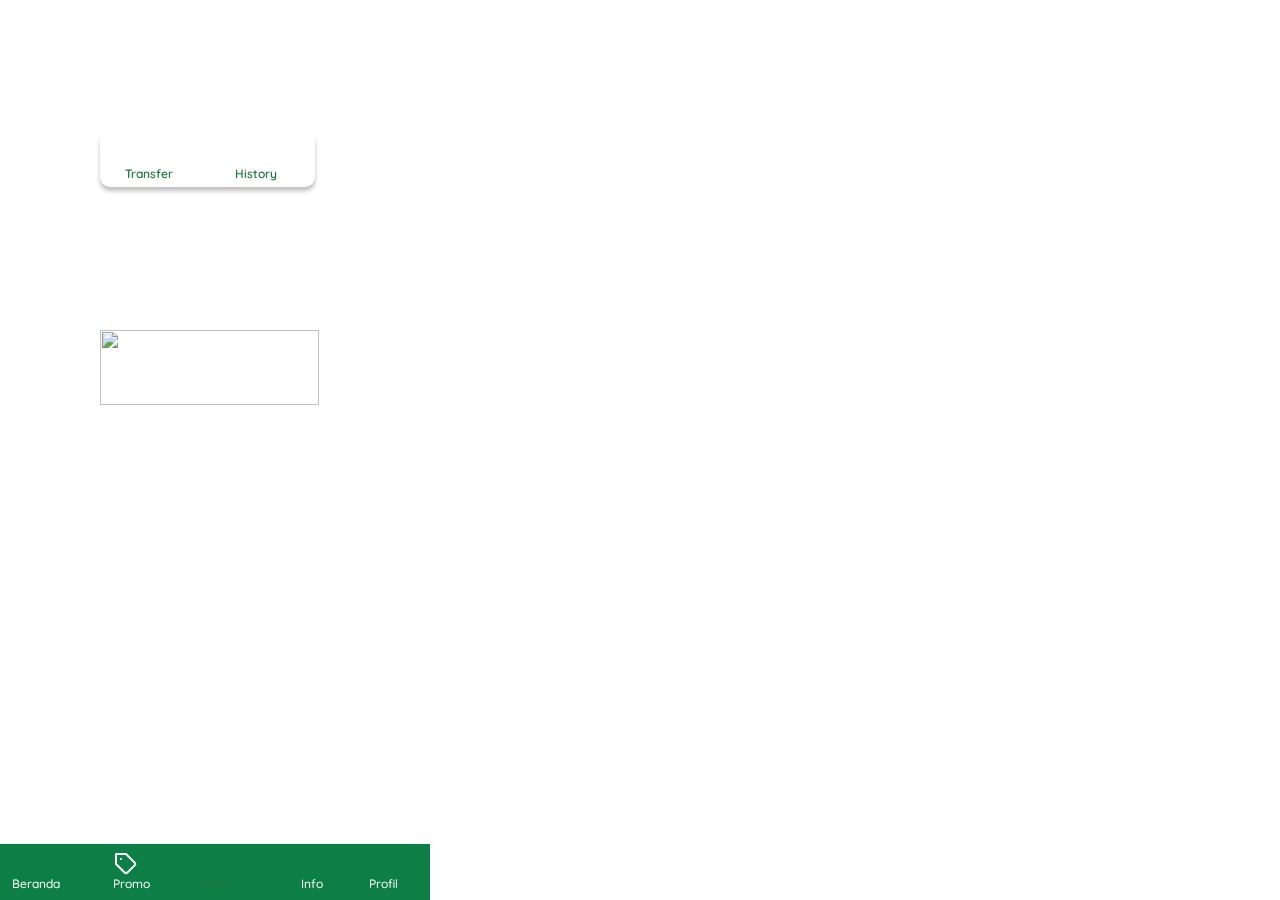
==== commit c48f3111: "Update index.html" ====
--- a/index.html
+++ b/index.html
@@ -189,7 +189,7 @@
 				height: 24px;
 				left: 25px;
 				/*top: 594px;*/
-				bottom: 20px;
+				bottom: 25px;
 				color: white;
 			}
 
@@ -217,7 +217,7 @@
 				height: 24px;
 				left: 90px;
 				/*top: 594px;*/
-				bottom: 20px;
+				bottom: 25px;
 				color: white;
 
 				/*transform: rotate(-48.42deg);*/
@@ -247,7 +247,7 @@
 				height: 24px;
 				left: 240px;
 				/*top: 594px;*/
-				bottom: 20px;
+				bottom: 25px;
 				color: white;
 			}
 
@@ -275,7 +275,7 @@
 				height: 24px;
 				left: 311px;
 				/*top: 594px;*/
-				bottom: 20px;
+				bottom: 25px;
 				color: white;
 			}
 
@@ -520,7 +520,7 @@
 				height: 24px;
 				left: 25px;
 				/*top: 594px;*/
-				bottom: 20px;
+				bottom: 25px;
 				color: white;
 			}
 
@@ -548,7 +548,7 @@
 				height: 24px;
 				left: 90px;
 				/*top: 594px;*/
-				bottom: 20px;
+				bottom: 25px;
 				color: white;
 
 				/*transform: rotate(-48.42deg);*/
@@ -578,7 +578,7 @@
 				height: 24px;
 				left: 240px;
 				/*top: 594px;*/
-				bottom: 20px;
+				bottom: 25px;
 				color: white;
 			}
 
@@ -606,7 +606,7 @@
 				height: 24px;
 				left: 311px;
 				/*top: 594px;*/
-				bottom: 20px;
+				bottom: 25px;
 				color: white;
 			}
 
@@ -850,7 +850,7 @@
 				height: 24px;
 				left: 25px;
 				/*top: 594px;*/
-				bottom: 20px;
+				bottom: 25px;
 				color: white;
 			}
 
@@ -878,7 +878,7 @@
 				height: 24px;
 				left: 90px;
 				/*top: 594px;*/
-				bottom: 20px;
+				bottom: 25px;
 				color: white;
 
 				/*transform: rotate(-48.42deg);*/
@@ -908,7 +908,7 @@
 				height: 24px;
 				left: 240px;
 				/*top: 594px;*/
-				bottom: 20px;
+				bottom: 25px;
 				color: white;
 			}
 
@@ -936,7 +936,7 @@
 				height: 24px;
 				left: 311px;
 				/*top: 594px;*/
-				bottom: 20px;
+				bottom: 25px;
 				color: white;
 			}
 
@@ -1169,7 +1169,7 @@
 				height: 24px;
 				left: 25px;
 				/*top: 594px;*/
-				bottom: 20px;
+				bottom: 25px;
 				color: white;
 			}
 
@@ -1197,7 +1197,7 @@
 				height: 24px;
 				left: 90px;
 				/*top: 594px;*/
-				bottom: 20px;
+				bottom: 25px;
 				color: white;
 
 				/*transform: rotate(-48.42deg);*/
@@ -1227,7 +1227,7 @@
 				height: 24px;
 				left: 288px;
 				/*top: 594px;*/
-				bottom: 20px;
+				bottom: 25px;
 				color: white;
 			}
 
@@ -1255,7 +1255,7 @@
 				height: 24px;
 				left: 359px;
 				/*top: 594px;*/
-				bottom: 20px;
+				bottom: 25px;
 				color: white;
 			}
 
@@ -1489,7 +1489,7 @@
 				height: 24px;
 				left: 25px;
 				/*top: 594px;*/
-				bottom: 20px;
+				bottom: 25px;
 				color: white;
 			}
 
@@ -1517,7 +1517,7 @@
 				height: 24px;
 				left: 114px;
 				/*top: 594px;*/
-				bottom: 20px;
+				bottom: 25px;
 				color: white;
 
 				/*transform: rotate(-48.42deg);*/
@@ -1547,7 +1547,7 @@
 				height: 24px;
 				left: 300px;
 				/*top: 594px;*/
-				bottom: 20px;
+				bottom: 25px;
 				color: white;
 			}
 
@@ -1575,7 +1575,7 @@
 				height: 24px;
 				left: 371px;
 				/*top: 594px;*/
-				bottom: 20px;
+				bottom: 25px;
 				color: white;
 			}
 
